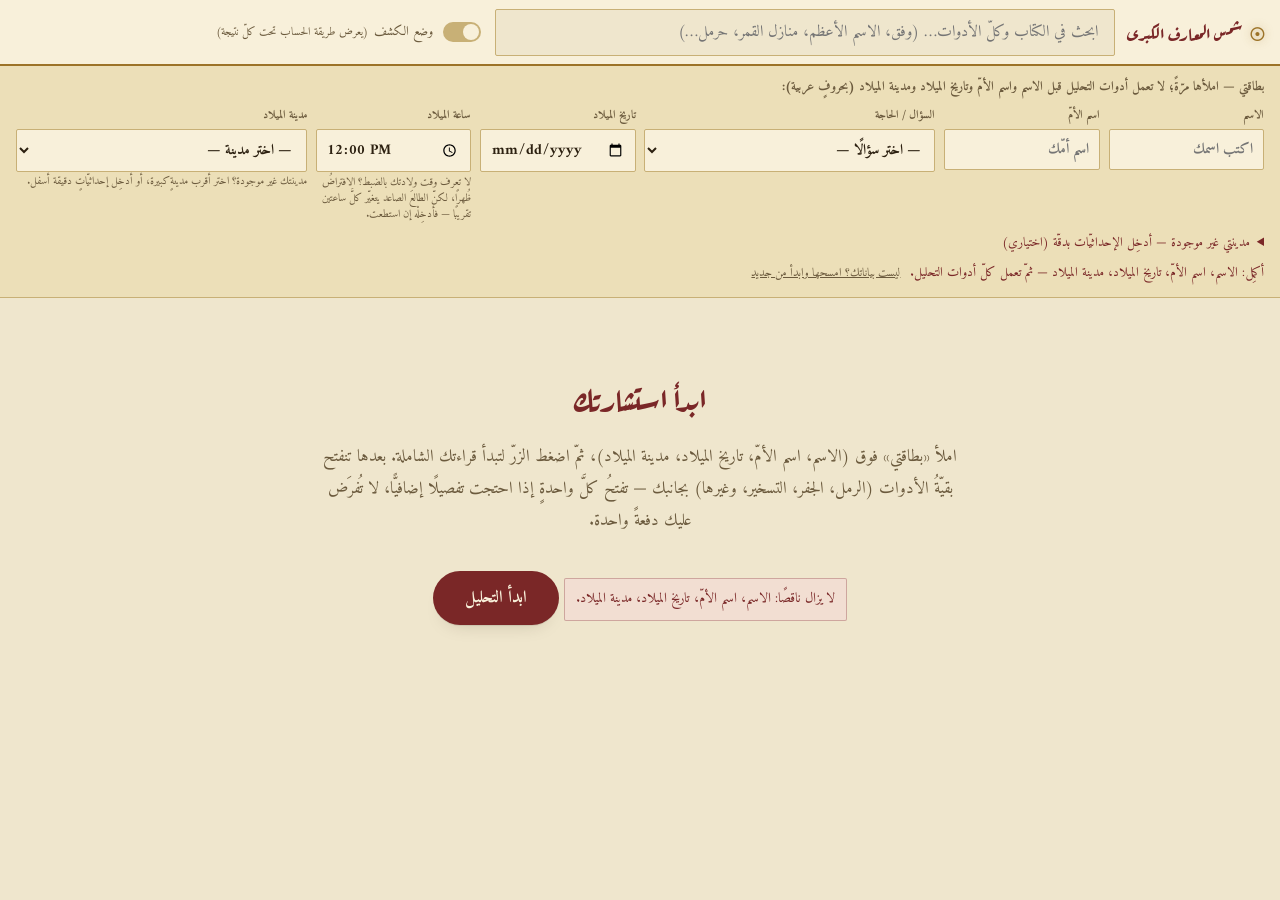
==== web/index.html @ 1a4eaf6b "Initial commit: شمس المعارف engine (site code only, source PDFs excluded)" ====
<!DOCTYPE html>
<html lang="ar" dir="rtl">
<head>
<meta charset="utf-8">
<meta name="viewport" content="width=device-width, initial-scale=1">
<title>شمس المعارف الكبرى</title>
<link rel="stylesheet" href="style.css">
</head>
<body>

<div class="topbar">
  <span class="brand">شمس المعارف الكبرى</span>
  <div class="search">
    <input id="q" placeholder="ابحث في الكتاب وكلّ الأدوات… (وفق، الاسم الأعظم، منازل القمر، حرمل…)" autocomplete="off">
    <div class="out" id="qout"></div>
  </div>
  <label class="tgl" title="يكشف كيف حُسِبت كلّ نتيجة، وأين تقع الحيلة">
    <input type="checkbox" id="revToggle"> وضع الكشف <span class="tgl-note">(يعرض طريقة الحساب تحت كلّ نتيجة)</span>
  </label>
</div>

<div id="mecard">
  <div class="me-title">بطاقتي — املأها مرّةً؛ لا تعمل أدوات التحليل قبل الاسم واسم الأمّ وتاريخ الميلاد ومدينة الميلاد (بحروفٍ عربية):</div>
  <div class="me-fields">
    <label>الاسم<input id="ctx-name" placeholder="اكتب اسمك"></label>
    <label>اسم الأمّ<input id="ctx-mother" placeholder="اسم أمّك"></label>
    <label class="wide">السؤال / الحاجة
      <select id="ctx-question"><option value="">— اختر سؤالًا —</option></select>
    </label>
    <div class="me-fields" id="ctx-target-wrap" hidden style="margin:0">
      <label>اسم الشخص الآخر في سؤالك<input id="ctx-target" placeholder="اكتب اسمه/اسمها">
        <span class="fld-note">سؤالُك يتحدّث عن شخصٍ معيَّن — اكتب اسمه ليُستعمَل فعليًّا في الحساب (توافقٌ حقيقيّ)، لا أن يبقى الجوابُ عامًّا لا يعرف عمّن يتحدّث.</span>
      </label>
      <label>اسم أمّه/أمّها <span class="gloss">(اختياري، يزيد الدقّة)</span><input id="ctx-target-mother" placeholder="إن عرفتَه"></label>
    </div>
    <label>تاريخ الميلاد<input id="ctx-date" type="date"></label>
    <label>ساعة الميلاد<input id="ctx-time" type="time" value="12:00">
      <span class="fld-note">لا تعرف وقت ولادتك بالضبط؟ الافتراضُ ظُهرًا، لكنّ الطالعَ الصاعد يتغيّر كلَّ ساعتين تقريبًا — فأدخِلْه إن استطعت.</span>
    </label>
    <label class="wide">مدينة الميلاد
      <select id="ctx-city"><option value="">— اختر مدينة —</option></select>
      <span class="fld-note">مدينتك غير موجودة؟ اختر أقرب مدينةٍ كبيرة، أو أدخِل إحداثيّاتٍ دقيقة أسفل.</span>
    </label>
  </div>
  <details class="coords-adv">
    <summary>مدينتي غير موجودة — أدخِل الإحداثيّات بدقّة (اختياري)</summary>
    <div class="me-fields" style="margin-top:.4rem">
      <label>خطّ العرض<input id="ctx-lat" type="number" step="0.0001" placeholder="مثلاً 31.9539"></label>
      <label>خطّ الطول<input id="ctx-lon" type="number" step="0.0001" placeholder="مثلاً 35.9106"></label>
      <label>فرقُ التوقيت عن UTC<input id="ctx-tz" type="number" step="0.5" placeholder="مثلاً 3"></label>
    </div>
    <div class="fld-note">إن مُلئت خطّا العرض والطول، تُستعملان بدل المدينة المختارة أعلاه.</div>
  </details>
  <div class="me-hint" id="me-hint"></div><button class="me-clear" id="me-clear" title="يمسح الاسم وكلّ الحقول المحفوظة في هذا المتصفّح (لا تُرسَل لأيّ مكان أصلًا)">ليست بياناتك؟ امسحها وابدأ من جديد</button>
  <div class="me-summary" id="me-summary"></div>
</div>

<div class="layout">
  <aside><nav class="nav" id="nav"></nav></aside>
  <main id="main"><p class="kv">جارٍ التحميل…</p></main>
</div>

<script type="module" src="app.js"></script>
</body>
</html>
---- web/style.css ----
/* شمس المعارف — المحرّك | الواجهة — هويّةُ «المخطوطة»: ورقٌ عتيقٌ دافئ، حبرٌ أسمر،
   عناوينُ حمراء (رُبريكيشن — كما كانت عناوين الأبواب تُكتَب بالحبر الأحمر في كتب
   التراث)، وحدودُ ذهبٍ رفيعة. خطّ «Aref Ruqaa» الزخرفيّ للعناوين، و«Amiri»
   الكلاسيكيّ (نفس خطوط الطبعات المصوَّرة للكتب التراثية) للنصّ والقراءة. */
@import url("https://fonts.googleapis.com/css2?family=Aref+Ruqaa:wght@400;700&family=Amiri:ital,wght@0,400;0,700;1,400&family=Reem+Kufi:wght@400;500;700&display=swap");
:root{
  --bg:#efe6cd; --card:#f8f0da; --card2:#ecdfb8; --ink:#2c2010; --muted:#6b5a3d;
  --line:#c8b076; --accent:#7a2727; --accent-ink:#f8f0da; --accent-soft:#f2ded2;
  --code:#241a10; --code-ink:#e6d4a8; --warn:#7a2727; --warn-bg:#f2ded2;
  --claim-bg:#e7dcbb; --claim-ink:#4a3510; --gold:#9c7328;
  --shadow:0 1px 0 #00000012, 0 10px 20px -14px #2c201045;
  --radius:2px;
  --font-head:"Aref Ruqaa",serif; --font-body:"Amiri",serif; --font-label:"Amiri",serif;
}
@media (prefers-color-scheme:dark){:root{
  /* مخطوطةٌ ليليّة: جلدٌ داكنٌ وحبرٌ كهرمانيّ بدل الأسمر على الورق الفاتح. */
  --bg:#1c140c; --card:#241a10; --card2:#2c2013; --ink:#ecdfc4; --muted:#b3a077;
  --line:#4a3a22; --accent:#d98f6a; --accent-ink:#1c140c; --accent-soft:#3a2416;
  --code:#120d08; --code-ink:#e6d4a8; --warn:#e0795f; --warn-bg:#3a2015;
  --claim-bg:#2e2213; --claim-ink:#e6cf9a; --gold:#cbb06a;
  --shadow:0 1px 0 #ffffff0a, 0 10px 24px -16px #000c;
}}
/* سفاري (WebKit) يُشوِّه أحيانًا تشكيلَ حروف خطّ «Aref Ruqaa» الزخرفيّ المتّصل عند
   حَقن عناوين جديدة ديناميكيًّا بعد التنقّل بين الصفحات (خللٌ في محرّك سفاري نفسِه
   لا في الموقع) — نستعمل هنا فحص «-webkit-hyphens:none» المعروف بأنه يصحّ في
   سفاري فقط دون كروم/فايرفوكس/إيدج، لنستبدل عناوينَ سفاري بخطّ «Amiri» (نفسُ خطّ
   القراءة، أقلّ زخرفةً لكنه مستقرٌّ تمامًا) بينما يبقى الزخرفيُّ كما هو للجميع سواه.*/
@supports (-webkit-hyphens:none) {
  :root{ --font-head:"Amiri",serif; }
}
*{box-sizing:border-box}
[hidden]{display:none!important}
html,body{margin:0;min-height:100%}
body{background:var(--bg);color:var(--ink);
  font-family:var(--font-body),"Noto Naskh Arabic","Tahoma",serif;line-height:1.8}
button,input,select,textarea{font:inherit;color:inherit}
a{color:var(--accent)}
/* رابطُ الانتقال داخل النتائج ("افتح «كذا»") — لونٌ وخطٌّ مختلفان عن النصّ
   المحيط ليتبيّن أنّه قابلٌ للكبس وينقلك فعليًّا، لا مجرّد اسمِ لوحةٍ نصّيّ. */
.navref{color:var(--gold);font-weight:700;text-decoration:underline;text-underline-offset:2px;cursor:pointer}
.navref:hover{color:var(--accent);text-decoration-thickness:2px}
h1{font-family:var(--font-head);font-size:2rem;font-weight:700;letter-spacing:0;margin:.1rem 0 1.1rem;color:var(--accent)}
h2{font-family:var(--font-head);font-size:1.4rem;font-weight:700;margin:1.6rem 0 .65rem;color:var(--accent)}
code,.mono{font-family:ui-monospace,"DejaVu Sans Mono",Consolas,monospace}

/* ── الشريط العلوي ── */
.topbar{position:sticky;top:0;z-index:30;display:flex;gap:.7rem;align-items:center;
  background:var(--card);border-bottom:2px solid var(--gold);padding:.55rem .9rem}
.brand{font-family:var(--font-head);font-weight:700;color:var(--accent);white-space:nowrap;font-size:1.15rem;letter-spacing:.01em}
.brand::before{content:"☉";display:inline-block;margin-inline-end:.35em;color:var(--gold);
  text-shadow:0 0 10px color-mix(in srgb,var(--gold) 45%,transparent)}
.brand small{color:var(--muted);font-weight:400}
.search{flex:1;position:relative;max-width:620px}
.search input{width:100%;background:var(--bg);border:1px solid var(--line);border-radius:var(--radius);padding:.5rem 1rem;font-family:var(--font-body)}
.search input:focus{outline:2px solid color-mix(in srgb,var(--accent) 45%,transparent);outline-offset:1px}
.search .out{position:absolute;top:112%;inset-inline:0;background:var(--card);border:1px solid var(--line);
  border-radius:var(--radius);box-shadow:var(--shadow);max-height:70vh;overflow:auto;display:none}
.search .out.open{display:block}
.search .out .row{display:block;padding:.55rem .85rem;border-bottom:1px solid var(--line);
  color:inherit;text-decoration:none;font-size:.88rem;cursor:pointer}
.search .out .row:hover{background:var(--card2)}
.search .out .row .src{color:var(--muted);font-size:.72rem}
.search mark{background:var(--gold);color:#241c05;border-radius:2px}
.tgl{display:flex;align-items:center;gap:.4rem;color:var(--muted);font-size:.82rem;white-space:nowrap;cursor:pointer;user-select:none}
.tgl-note{color:var(--muted);font-size:.72rem;font-weight:400;white-space:normal}
.tgl input{appearance:none;width:38px;height:20px;background:var(--line);border-radius:20px;position:relative;cursor:pointer;flex:none;transition:background .15s}
.tgl input:checked{background:var(--accent)}
.tgl input::after{content:"";position:absolute;width:16px;height:16px;background:var(--card);border-radius:50%;top:2px;right:2px;transition:right .15s}
.tgl input:checked::after{right:20px}

/* ── بطاقتي: شريطٌ كاملٌ عند التعبئة الأولى، وسطرٌ مصغَّرٌ بعدها ── */
#mecard{position:sticky;top:53px;z-index:19;background:var(--card2);
  border-bottom:1px solid var(--line);padding:.6rem 1rem}
.me-title{font-family:var(--font-label);font-weight:700;font-size:.8rem;color:var(--muted);margin-bottom:.4rem}
.me-fields{display:flex;flex-wrap:wrap;gap:.55rem}
.me-fields label{display:flex;flex-direction:column;gap:.15rem;font-family:var(--font-label);font-weight:700;font-size:.72rem;color:var(--muted);flex:1 1 130px;min-width:110px}
.me-fields label.wide{flex:2 1 240px}
.me-fields input,.me-fields select{background:var(--card);border:1px solid var(--line);border-radius:var(--radius);padding:.42rem .6rem;font-size:.92rem;color:var(--ink);font-family:var(--font-body)}
.me-fields input:focus,.me-fields select:focus{outline:2px solid color-mix(in srgb,var(--accent) 45%,transparent);outline-offset:1px}
.me-hint{margin-top:.4rem;font-size:.82rem;color:var(--accent);display:inline-block}
.me-clear{margin-top:.4rem;margin-inline-start:.6rem;font-size:.74rem;color:var(--muted);background:none;border:0;text-decoration:underline;cursor:pointer;padding:0;font-family:var(--font-body)}
.fld-note{font-size:.68rem;color:var(--muted);font-weight:400;white-space:normal;line-height:1.5}
.coords-adv{margin-top:.5rem;font-size:.8rem;color:var(--muted)}
.coords-adv summary{cursor:pointer;color:var(--accent)}
.coords-adv .me-fields label{font-size:.7rem}
/* السطر المصغَّر: يظهر بدل النموذج الكامل بعد أوّل تعبئة، وزرّ "تعديل" يعيد فتحه.
   لمّا يكون منطويًا، لازم يختفي كلُّ ما يخصّ النموذج الكامل (العنوان، التلميح
   القديم، زرّ المسح) وإلّا يتكرّر نفسُ الملخّص مرّتين على الشاشة. */
#mecard.collapsed .me-fields,#mecard.collapsed .coords-adv,
#mecard.collapsed .me-title,#mecard.collapsed .me-hint,#mecard.collapsed .me-clear{display:none}
.me-summary{display:none;align-items:center;gap:.6rem;flex-wrap:wrap;font-size:.86rem;color:var(--ink)}
#mecard.collapsed .me-summary{display:flex}
.me-summary b{color:var(--accent)}
.me-edit{margin-inline-start:auto;font-family:var(--font-label);font-weight:700;font-size:.76rem;
  background:transparent;border:1px solid var(--line);border-radius:999px;padding:.3rem .95rem;cursor:pointer;color:var(--ink)}
.me-edit:hover{border-color:var(--accent);color:var(--accent)}

/* ── التخطيط ── */
.layout{display:grid;grid-template-columns:236px 1fr;align-items:start}
aside{position:sticky;top:calc(53px + var(--mh,86px));height:calc(100vh - 53px - var(--mh,86px));overflow:auto;
  background:var(--card);border-inline-start:1px solid var(--line);padding:.7rem .55rem}
/* عناوينُ المجموعات أكبر وأبرز من روابطها، ولكلّ مجموعةٍ (غير الأولى) خطُّ
   فصلٍ فوقها — حتى يظهر بوضوح أين تنتهي مجموعةٌ وتبدأ الأخرى. */
.nav-group{font-family:var(--font-head);font-weight:700;font-size:1rem;letter-spacing:0;color:var(--accent);
  margin:0 .3rem .5rem;padding:.9rem 0 0}
.nav-group:not(:first-child){margin-top:1.1rem;padding-top:1rem;border-top:1px solid var(--line)}
.nav button{display:flex;gap:.5rem;align-items:center;text-align:start;width:100%;font-family:var(--font-body);
  background:none;border:0;color:var(--muted);padding:.55rem .7rem;border-radius:var(--radius);cursor:pointer;font-size:.92rem;transition:background .12s,color .12s}
.nav button.on{background:var(--accent);color:var(--accent-ink);font-weight:700}
.nav button:not(.on):hover{background:var(--card2);color:var(--ink)}
main{padding:1.4rem 1.7rem;min-height:60vh;max-width:1380px}

/* ── عمودان: الجوابُ الرئيسيّ (main) ومرجعٌ جانبيّ أهدأ (side) ──
   يُستعمَل حين يوجد جوابٌ واحدٌ رئيسيّ وتفاصيلُ مرجعيّةٌ داعمة، بدل تساوي كلّ
   البطاقات وزنًا بصريًّا في شبكةٍ واحدة. */
.split{display:grid;grid-template-columns:1fr;gap:1.3rem;align-items:start;margin-top:.2rem}
@media(min-width:900px){.split{grid-template-columns:1.7fr 1fr}}
.split .col-head{font-family:var(--font-label);font-weight:700;font-size:.76rem;color:var(--gold);
  margin-bottom:.6rem;padding-bottom:.3rem;border-bottom:1px solid var(--line);grid-column:1/-1}
/* كلُّ عمودٍ شبكةٌ بحدّ ذاته: عدّة بطاقاتٍ تصطفّ جنبًا لجنب لمّا يتّسع المكان،
   بدل تكديسها بطاقةً بطاقةً بعرض العمود كاملًا (كان يُطيل الصفحةَ جدًّا). */
.split .main,.split .side{display:grid;gap:1rem;align-content:start}
.split .main{grid-template-columns:repeat(auto-fit,minmax(280px,1fr))}
.split .side{grid-template-columns:repeat(auto-fit,minmax(220px,1fr))}
.split .side .card{background:var(--card2);padding:.9rem 1.1rem;box-shadow:none;margin:0}
.split .side .card::before{display:none}
.split .side .card h3{font-size:.95rem;margin-bottom:.4rem}
.split .side .kv,.split .side table.tbl,.split .side .gloss{font-size:.82rem}
.split .main .card{margin:0}
.split .main .card.closing,.split .side .card.closing{grid-column:1/-1}

/* ── صندوق شرح الأداة ── */
.intro{background:var(--accent-soft);border:1px solid color-mix(in srgb,var(--accent) 25%,transparent);
  border-radius:var(--radius);padding:.9rem 1.1rem;margin:.2rem 0 1.1rem}
.intro summary{cursor:pointer;font-weight:700;color:var(--accent);font-size:1rem;list-style:none;font-family:var(--font-label)}
.intro summary::-webkit-details-marker{display:none}
.intro summary::before{content:"▾ ";font-size:.8rem}
.intro[open] summary::before{content:"▴ "}
.intro .body{margin-top:.6rem;font-size:.9rem}
.intro .body b{color:var(--ink)}
.intro .row{margin:.35rem 0}
.intro .tag{display:inline-block;min-width:5.5rem;color:var(--muted);font-size:.8rem}
.basis{font-size:.82rem;color:var(--muted);border-inline-start:2px solid var(--accent);padding-inline-start:.55rem;margin:.5rem 0 .2rem}
.subject{background:var(--card2);border:1px solid var(--line);border-radius:var(--radius);padding:.5rem .8rem;
  font-size:.86rem;color:var(--muted);margin:.2rem 0 1rem}
.gloss{font-size:.84rem;color:var(--muted);font-style:italic;margin-top:.35rem}
.qline{background:var(--claim-bg);color:var(--claim-ink);border-radius:var(--radius);padding:.5rem .75rem;font-size:.94rem;margin-bottom:.55rem}
.qline b{color:var(--ink)}

/* ── نماذج ── */
.form{display:flex;gap:.55rem;flex-wrap:wrap;margin:.2rem 0 1.1rem;align-items:end}
.form .fld{display:flex;flex-direction:column;gap:.15rem}
.form label{font-family:var(--font-label);font-weight:700;font-size:.74rem;color:var(--muted)}
.form input,.form select,.form textarea{background:var(--card);border:1px solid var(--line);font-family:var(--font-body);
  border-radius:var(--radius);padding:.5rem .7rem;min-width:150px}
.form input:focus,.form select:focus,.form textarea:focus{outline:2px solid color-mix(in srgb,var(--accent) 45%,transparent);outline-offset:1px}
.btn{font-family:var(--font-label);background:var(--accent);color:var(--accent-ink);border:0;border-radius:999px;padding:.55rem 1.3rem;cursor:pointer;
  font-weight:700;box-shadow:var(--shadow);transition:filter .12s,transform .12s}
.btn:hover{filter:brightness(1.08)}
.btn:active{transform:translateY(1px)}
.btn.sec{background:transparent;border:1px solid var(--line);color:var(--muted);box-shadow:none;font-weight:400}
.btn.sec:hover{color:var(--ink);border-color:var(--accent)}
.btn.sm{padding:.15rem .6rem;font-size:.76rem;border-radius:999px}

/* ── بطاقات ── */
.grid{display:grid;grid-template-columns:repeat(auto-fit,minmax(270px,1fr));gap:1rem;align-content:start}
.grid.wide{grid-template-columns:repeat(auto-fit,minmax(340px,1fr))}
/* لبطاقةٍ استثنائيّةِ الطول وسط شبكةٍ من بطاقاتٍ أقصر (كسيف الله القاطع) —
   تأخذ عرضَ الشبكة كاملًا بدل الانحشار بعمودٍ ضيّق. */
.card.wide-span{grid-column:1/-1}
.card{background:var(--card);border:1px solid var(--line);border-radius:var(--radius);padding:1.2rem 1.35rem;
  position:relative;box-shadow:var(--shadow);overflow-wrap:anywhere;min-width:0}
.card::before{content:"";position:absolute;inset:5px;border:1px solid var(--gold);opacity:.4;pointer-events:none;border-radius:1px}
.card h3{margin:0 0 .6rem;font-family:var(--font-head);font-size:1.28rem;font-weight:700;display:flex;justify-content:space-between;align-items:center;gap:.5rem;color:var(--accent)}
.card h3 .k{font-family:var(--font-body);color:var(--muted);font-weight:400;font-size:.8rem}
.big{font-size:1.35rem;font-weight:700;margin:.15rem 0;line-height:1.6}
.med{font-size:1.15rem;font-weight:700;margin:.15rem 0}
.kv{font-size:.94rem;font-weight:400;color:var(--muted)}
.kv b{color:var(--ink);font-weight:700}
.pill{display:inline-block;background:var(--accent-soft);color:var(--accent);border-radius:999px;
  padding:.08rem .55rem;font-size:.78rem;margin-inline-end:.3rem;font-weight:700}
.warn{color:var(--warn);background:var(--warn-bg);border-radius:var(--radius);padding:.5rem .7rem;font-size:.86rem;margin-top:.6rem;border:1px solid color-mix(in srgb,var(--warn) 30%,transparent)}
.card.closing{background:linear-gradient(180deg,var(--card),var(--card2) 75%);border:2px solid var(--gold);
  margin-bottom:1rem;box-shadow:0 1px 2px #2b21160d,0 10px 28px -16px color-mix(in srgb,var(--gold) 45%,transparent)}
.card.closing::before{opacity:.6}
.card.closing h3{color:var(--accent);font-size:1.4rem}
.card.closing .kv{color:var(--ink)}
table.tbl{width:100%;border-collapse:collapse;font-size:.88rem}
table.tbl th,table.tbl td{border:1px solid var(--line);padding:.35rem .5rem;text-align:start}
table.tbl th{font-family:var(--font-label);background:var(--card2);color:var(--accent);font-weight:700}
pre.grid-num{font-size:1rem;margin:.3rem 0;line-height:1.5;color:var(--ink)}

/* ── الكشف ──
   نصُّ التتبّع عربيٌّ غالبًا بأرقامٍ ورموزٍ مُضمَّنة — لا يُفرَض عليه اتّجاهٌ
   لاتينيّ (كان يُقلِب ترتيب الجمل العربية)؛ يُترَك للاتجاه الطبيعيّ RTL
   ويعتمد على خوارزميّة Unicode Bidi لعرض الأرقام والمعرِّفات اللاتينية صحيحةً
   داخل السياق العربي، كما يفعل أيّ نصٍّ عربيٍّ ممزوجٍ بالأرقام عادةً. */
.reveal{margin-top:.7rem;background:var(--code);color:var(--code-ink);border-radius:var(--radius);padding:.75rem .8rem;
  font-family:ui-monospace,"DejaVu Sans Mono",monospace;font-size:.78rem;line-height:1.7;
  white-space:pre-wrap;text-align:start;overflow-x:auto;unicode-bidi:plaintext}
body:not(.reveal-on) .reveal{display:none}
body:not(.reveal-on) .basis{display:none}
.reveal-hint{margin-top:.5rem;font-size:.75rem;color:var(--muted)}
body.reveal-on .reveal-hint{display:none}

/* نصُّ عزيمةٍ/دعاءٍ يُقرَأ فعليًّا — محتوًى أساسيٌّ دائمُ الظهور، لا تتبُّعًا تقنيًّا
   يظهر فقط في «وضع الكشف»؛ يُعرَض بخطٍّ عربيٍّ واضحٍ على خلفيّةٍ فاتحة لا صندوقٍ
   داكنٍ يُشبه الكود (كان يُستعمَل خطأً `.reveal` نفسُها لهذا الغرض). */
.recite-text{margin-top:.7rem;background:var(--card2);color:var(--ink);border:1px solid var(--line);
  border-radius:var(--radius);padding:.9rem 1rem;font-family:var(--font-body,serif);font-size:1rem;line-height:2;
  white-space:pre-wrap;text-align:start}

/* ── وجهًا لوجه ── */
.card.debate .normal{display:none}
.card:not(.debate) .vs{display:none}
.vs{display:grid;grid-template-columns:1fr 1fr;border:1px solid var(--line);border-radius:var(--radius);overflow:hidden;margin-top:.5rem}
.vs>div{padding:.7rem .85rem;font-size:.86rem}
.vs .claim{background:var(--claim-bg);color:var(--claim-ink)}
.vs .fact{background:var(--code);color:var(--code-ink);font-family:ui-monospace,monospace;
  text-align:start;white-space:pre-wrap;overflow-x:auto;unicode-bidi:plaintext}
.vs .lbl{font-size:.66rem;letter-spacing:.1em;opacity:.6;display:block;margin-bottom:.3rem;font-family:"Segoe UI",sans-serif}

/* ── أختام / SVG ── */
.seal{width:100%;max-width:220px;height:auto;color:var(--ink);display:block;margin:.4rem auto}
.seal.small{max-width:130px}
.seal.big{max-width:380px}
.imgslot{width:100%;aspect-ratio:1;border:1px dashed var(--line);border-radius:var(--radius);display:flex;
  align-items:center;justify-content:center;color:var(--muted);font-size:.75rem;overflow:hidden;background:var(--card2)}
.imgslot img{width:100%;height:100%;object-fit:cover}

/* ── الكُتيب ── */
.manual h2{border-bottom:1px solid var(--line);padding-bottom:.3rem}
.manual .tool{background:var(--card);border:1px solid var(--line);border-radius:var(--radius);padding:1rem 1.1rem;margin:.7rem 0;box-shadow:var(--shadow)}
.manual .tool h3{margin:.1rem 0 .4rem;color:var(--accent);font-size:1.1rem;font-weight:700}
.manual .tool .lbl{font-family:var(--font-label);font-weight:700;font-size:.74rem;color:var(--muted);letter-spacing:.02em}
.manual code{background:var(--card2);padding:.05rem .3rem;border-radius:4px}

/* ── متجاوب ── */
@media(max-width:860px){
  .topbar{flex-wrap:wrap}
  .tgl{flex-basis:100%}
  #mecard{position:static}
  .layout{grid-template-columns:1fr}
  aside{position:static;height:auto;border:0;border-bottom:1px solid var(--line)}
  .nav{display:flex;flex-wrap:wrap;gap:3px}
  .nav button{width:auto}
  .nav-group{width:100%}
  main{padding:1.1rem}
  .vs{grid-template-columns:1fr}
  .grid,.grid.wide{grid-template-columns:1fr}
  .split{grid-template-columns:1fr}
}
.hidden{display:none}

/* ── شاشةُ الاستقبال (قبل اكتمال بطاقتي) ── */
body.pre-intake aside{display:none}
body.pre-intake .layout{grid-template-columns:1fr}
.welcome{max-width:640px;margin:3rem auto;text-align:center}
.welcome h1{margin-bottom:.6rem}
.welcome .kv{font-size:1.05rem;line-height:1.9}
.welcome .warn{display:inline-block;margin:1rem 0}
.welcome .btn{margin-top:1rem}
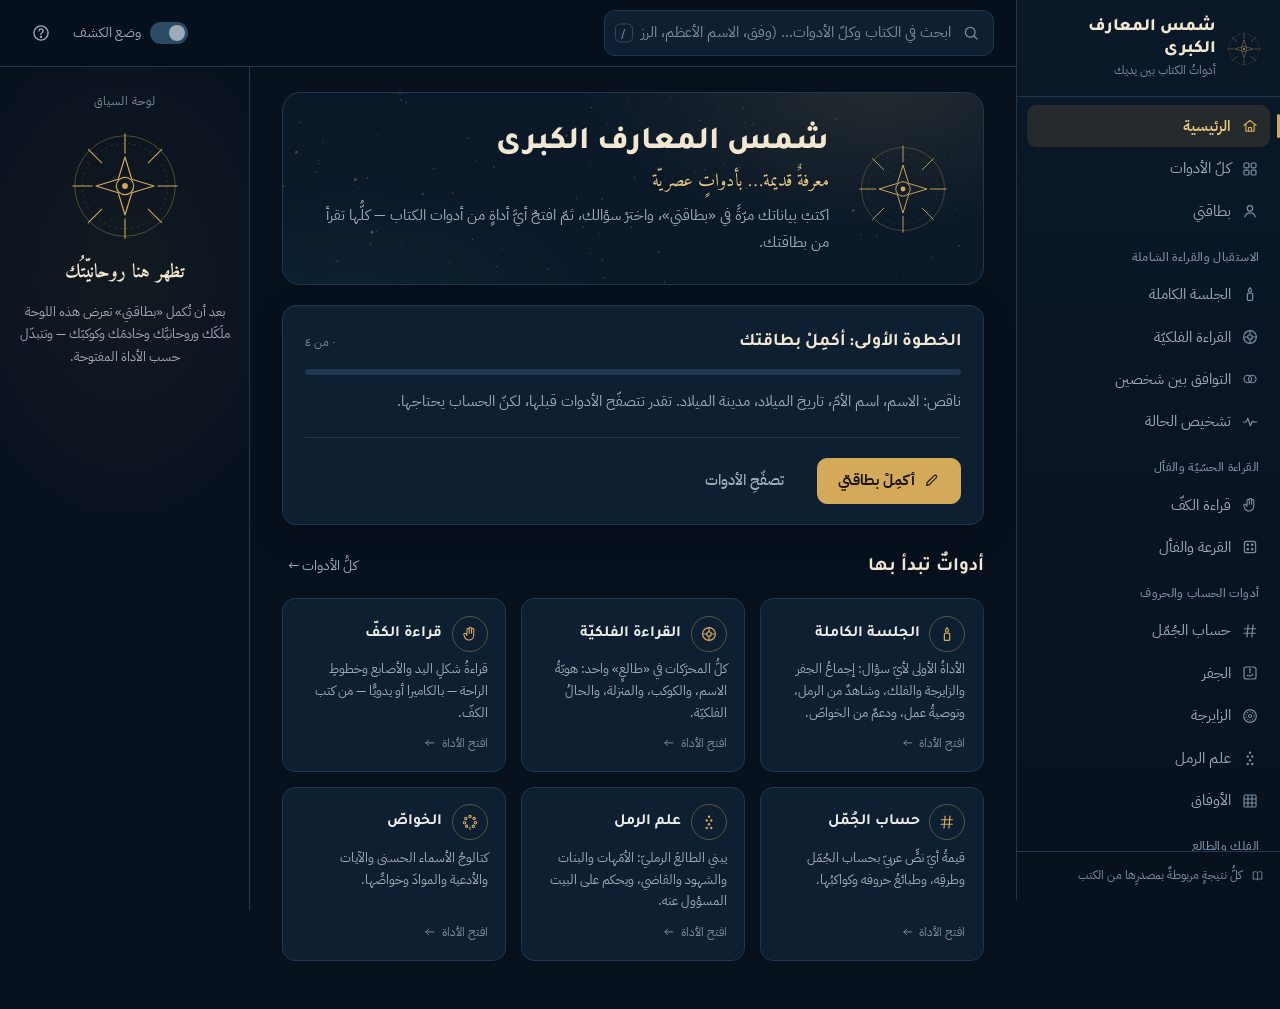
==== commit 9543a63a: "New dark UI/UX: sidebar + topbar on desktop, native-app shell on phone/tablet - Premium dark theme (" ====
--- a/web/index.html
+++ b/web/index.html
@@ -2,63 +2,169 @@
 <html lang="ar" dir="rtl">
 <head>
 <meta charset="utf-8">
-<meta name="viewport" content="width=device-width, initial-scale=1">
+<meta name="viewport" content="width=device-width, initial-scale=1, viewport-fit=cover">
+<meta name="theme-color" content="#0A1828">
+<meta name="apple-mobile-web-app-capable" content="yes">
+<meta name="mobile-web-app-capable" content="yes">
+<meta name="apple-mobile-web-app-status-bar-style" content="black-translucent">
 <title>شمس المعارف الكبرى</title>
 <link rel="stylesheet" href="style.css">
 </head>
 <body>
 
-<div class="topbar">
-  <span class="brand">شمس المعارف الكبرى</span>
-  <div class="search">
-    <input id="q" placeholder="ابحث في الكتاب وكلّ الأدوات… (وفق، الاسم الأعظم، منازل القمر، حرمل…)" autocomplete="off">
-    <div class="out" id="qout"></div>
+<div class="app" id="app">
+  <!-- القائمة الجانبيّة (على الموبايل والتابلت: درجٌ ينفتح من ☰) -->
+  <aside class="sidebar" id="sidebar" aria-label="التنقّل">
+    <div class="brand"><svg class="brandseal" aria-hidden="true"><use href="#i-seal"/></svg><div><div class="t">شمس المعارف الكبرى</div><div class="s">أدواتُ الكتاب بين يديك</div></div></div>
+    <nav class="nav" id="nav"></nav>
+    <div class="side-foot"><svg aria-hidden="true"><use href="#i-book"/></svg><span>كلُّ نتيجةٍ مربوطةٌ بمصدرِها من الكتب</span></div>
+  </aside>
+  <div class="scrim" id="scrim"></div>
+
+  <div class="work">
+    <header class="topbar" id="topbar">
+      <button class="iconbtn burger" id="burger" type="button" aria-label="فتح القائمة"><svg aria-hidden="true"><use href="#i-menu"/></svg></button>
+      <button class="iconbtn backbtn" id="backbtn" type="button" aria-label="رجوع"><svg aria-hidden="true"><use href="#i-back"/></svg></button>
+      <div class="apptitle" id="apptitle">شمس المعارف الكبرى</div>
+      <div class="search" id="searchbox">
+        <svg class="ico" aria-hidden="true"><use href="#i-search"/></svg>
+        <input id="q" type="search" placeholder="ابحث في الكتاب وكلّ الأدوات… (وفق، الاسم الأعظم، الرزق، حرمل)" autocomplete="off" aria-label="البحث العام" aria-controls="qout" aria-expanded="false">
+        <kbd>/</kbd>
+        <div class="out" id="qout" role="listbox" aria-label="نتائج البحث"></div>
+      </div>
+      <button class="btn ghost scancel" id="scancel" type="button">إلغاء</button>
+      <div class="spacer"></div>
+      <button class="iconbtn searchbtn" id="searchbtn" type="button" aria-label="بحث"><svg aria-hidden="true"><use href="#i-search"/></svg></button>
+      <button class="iconbtn revbtn" id="revbtn" type="button" aria-pressed="false" aria-label="وضع الكشف" title="وضع الكشف"><svg aria-hidden="true"><use href="#i-eye"/></svg></button>
+      <label class="tgl" title="يكشف كيف حُسِبت كلّ نتيجة، وأين تقع الحيلة">
+        <input type="checkbox" id="revToggle"><span class="tr" aria-hidden="true"></span><span>وضع الكشف</span>
+      </label>
+      <button class="iconbtn helpbtn" id="helpbtn" type="button" aria-label="دليل الاستخدام" title="دليل الاستخدام"><svg aria-hidden="true"><use href="#i-help"/></svg></button>
+    </header>
+
+    <div class="shell-body">
+      <div class="content" id="content">
+        <!-- بطاقتي: صفحةٌ مستقلّة؛ تبقى حقولُها في الصفحة دائمًا لأنّ كلَّ الأدوات تقرأ منها -->
+        <section id="mecard" hidden>
+          <div class="ph"><div><div class="crumb">الرئيسية</div><h1>بطاقتي</h1>
+            <p class="lead">املأها مرّةً واحدة؛ كلُّ الأدوات تحسب منها. الحسابُ بالحروف العربيّة، فاكتبِ الأسماءَ بها. تُحفَظ في متصفّحك فقط ولا تُرسَل لأيّ مكان.</p></div></div>
+          <div class="me-summary" id="me-summary"></div>
+          <div class="card mecard-form">
+            <fieldset class="fs"><legend><span class="n">١</span>الهويّة</legend>
+              <div class="fields">
+                <div class="f"><label for="ctx-name">الاسم <span class="req">مطلوب</span></label><input id="ctx-name" class="in-x" placeholder="اكتب اسمك" dir="auto"></div>
+                <div class="f"><label for="ctx-mother">اسم الأمّ <span class="req">مطلوب</span></label><input id="ctx-mother" class="in-x" placeholder="اسم أمّك" dir="auto"></div>
+              </div>
+            </fieldset>
+            <fieldset class="fs"><legend><span class="n">٢</span>السؤال / الحاجة</legend>
+              <div class="fields">
+                <div class="f full"><label for="ctx-question">سؤالُك</label>
+                  <select id="ctx-question" class="in-x"><option value="">— اختر سؤالًا —</option></select>
+                  <span class="fld-note">بعضُ الأسئلة عن شخصٍ آخر، فيظهر له قسمٌ خاصّ تحت.</span></div>
+              </div>
+            </fieldset>
+            <fieldset class="fs" id="ctx-target-wrap" hidden><legend><span class="n">٣</span>الشخصُ الآخر <span class="opt">(لأنّ سؤالك عنه)</span></legend>
+              <div class="fields">
+                <div class="f"><label for="ctx-target">اسمُ الشخص الآخر</label><input id="ctx-target" class="in-x" placeholder="اكتب اسمه/اسمها" dir="auto">
+                  <span class="fld-note">يُستعمَل فعليًّا في الحساب (توافقٌ حقيقيّ)، لا أن يبقى الجوابُ عامًّا لا يعرف عمّن يتحدّث.</span></div>
+                <div class="f"><label for="ctx-target-mother">اسمُ أمّه/أمّها <span class="op">اختياريّ، يزيد الدقّة</span></label><input id="ctx-target-mother" class="in-x" placeholder="إن عرفتَه" dir="auto"></div>
+              </div>
+            </fieldset>
+            <fieldset class="fs"><legend><span class="n">٤</span>بيانات الميلاد</legend>
+              <div class="fields">
+                <div class="f"><label for="ctx-date">تاريخ الميلاد <span class="req">مطلوب</span></label><input id="ctx-date" class="in-x" type="date"></div>
+                <div class="f"><label for="ctx-time">ساعة الميلاد</label><input id="ctx-time" class="in-x" type="time" value="12:00">
+                  <span class="fld-note">لا تعرفها بالضبط؟ الافتراضُ ظُهرًا، لكنّ الطالعَ يتغيّر كلَّ ساعتين تقريبًا — فأدخِلْها إن استطعت.</span></div>
+              </div>
+            </fieldset>
+            <fieldset class="fs"><legend><span class="n">٥</span>الموقع</legend>
+              <div class="fields">
+                <div class="f full"><label for="ctx-city">مدينة الميلاد <span class="req">مطلوب</span></label>
+                  <select id="ctx-city" class="in-x"><option value="">— اختر مدينة —</option></select>
+                  <span class="fld-note">مدينتك غير موجودة؟ اختر أقرب مدينةٍ كبيرة، أو أدخِل الإحداثيّات تحت.</span></div>
+              </div>
+              <details class="coords-adv">
+                <summary><svg aria-hidden="true"><use href="#i-pin"/></svg>مدينتي غير موجودة — إحداثيّاتٌ يدويّة <span class="op">(اختياريّ)</span><svg class="chev" aria-hidden="true"><use href="#i-chev"/></svg></summary>
+                <div class="fields three">
+                  <div class="f"><label for="ctx-lat">خطّ العرض</label><input id="ctx-lat" class="in-x" type="number" step="0.0001" placeholder="مثلاً 31.9539"></div>
+                  <div class="f"><label for="ctx-lon">خطّ الطول</label><input id="ctx-lon" class="in-x" type="number" step="0.0001" placeholder="مثلاً 35.9106"></div>
+                  <div class="f"><label for="ctx-tz">فرقُ التوقيت عن UTC</label><input id="ctx-tz" class="in-x" type="number" step="0.5" placeholder="مثلاً 3"></div>
+                </div>
+                <div class="fld-note">إن مُلئ خطّا العرض والطول، يُستعملان بدل المدينة المختارة أعلاه.</div>
+              </details>
+            </fieldset>
+            <div class="me-hint" id="me-hint" role="status"></div>
+            <div class="form-foot">
+              <button class="btn primary" id="me-done" type="button"><svg aria-hidden="true"><use href="#i-check"/></svg><span>تمّ — ابدأ الجلسة</span></button>
+              <span class="grow"></span>
+              <button class="btn danger" id="me-clear" type="button" aria-label="امسح البيانات" title="امسح البيانات"><svg aria-hidden="true"><use href="#i-trash"/></svg><span>امسحِ البيانات</span></button>
+            </div>
+            <div class="confirm" id="me-confirm" hidden>
+              <span>تمسحُ كلَّ ما في البطاقة من هذا المتصفّح؟ لا يمكن التراجع.</span>
+              <span class="grow"></span>
+              <button class="btn danger" id="me-confirm-yes" type="button">نعم، امسح</button>
+              <button class="btn ghost" id="me-confirm-no" type="button">تراجع</button>
+            </div>
+          </div>
+        </section>
+        <main id="main"><p class="kv">جارٍ التحميل…</p></main>
+      </div>
+      <aside class="deco" id="deco" aria-label="لوحة السياق"></aside>
+    </div>
   </div>
-  <label class="tgl" title="يكشف كيف حُسِبت كلّ نتيجة، وأين تقع الحيلة">
-    <input type="checkbox" id="revToggle"> وضع الكشف <span class="tgl-note">(يعرض طريقة الحساب تحت كلّ نتيجة)</span>
-  </label>
+
+  <nav class="bnav" id="bnav" aria-label="تنقّل سريع">
+    <button type="button" data-tab="home"><svg aria-hidden="true"><use href="#i-home"/></svg><span>الرئيسية</span></button>
+    <button type="button" data-tab="tools"><svg aria-hidden="true"><use href="#i-grid"/></svg><span>الأدوات</span></button>
+    <button type="button" data-tab="card"><svg aria-hidden="true"><use href="#i-user"/></svg><span>بطاقتي</span></button>
+    <button type="button" data-tab="search"><svg aria-hidden="true"><use href="#i-search"/></svg><span>البحث</span></button>
+  </nav>
 </div>
 
-<div id="mecard">
-  <div class="me-title">بطاقتي — املأها مرّةً؛ لا تعمل أدوات التحليل قبل الاسم واسم الأمّ وتاريخ الميلاد ومدينة الميلاد (بحروفٍ عربية):</div>
-  <div class="me-fields">
-    <label>الاسم<input id="ctx-name" placeholder="اكتب اسمك"></label>
-    <label>اسم الأمّ<input id="ctx-mother" placeholder="اسم أمّك"></label>
-    <label class="wide">السؤال / الحاجة
-      <select id="ctx-question"><option value="">— اختر سؤالًا —</option></select>
-    </label>
-    <div class="me-fields" id="ctx-target-wrap" hidden style="margin:0">
-      <label>اسم الشخص الآخر في سؤالك<input id="ctx-target" placeholder="اكتب اسمه/اسمها">
-        <span class="fld-note">سؤالُك يتحدّث عن شخصٍ معيَّن — اكتب اسمه ليُستعمَل فعليًّا في الحساب (توافقٌ حقيقيّ)، لا أن يبقى الجوابُ عامًّا لا يعرف عمّن يتحدّث.</span>
-      </label>
-      <label>اسم أمّه/أمّها <span class="gloss">(اختياري، يزيد الدقّة)</span><input id="ctx-target-mother" placeholder="إن عرفتَه"></label>
-    </div>
-    <label>تاريخ الميلاد<input id="ctx-date" type="date"></label>
-    <label>ساعة الميلاد<input id="ctx-time" type="time" value="12:00">
-      <span class="fld-note">لا تعرف وقت ولادتك بالضبط؟ الافتراضُ ظُهرًا، لكنّ الطالعَ الصاعد يتغيّر كلَّ ساعتين تقريبًا — فأدخِلْه إن استطعت.</span>
-    </label>
-    <label class="wide">مدينة الميلاد
-      <select id="ctx-city"><option value="">— اختر مدينة —</option></select>
-      <span class="fld-note">مدينتك غير موجودة؟ اختر أقرب مدينةٍ كبيرة، أو أدخِل إحداثيّاتٍ دقيقة أسفل.</span>
-    </label>
-  </div>
-  <details class="coords-adv">
-    <summary>مدينتي غير موجودة — أدخِل الإحداثيّات بدقّة (اختياري)</summary>
-    <div class="me-fields" style="margin-top:.4rem">
-      <label>خطّ العرض<input id="ctx-lat" type="number" step="0.0001" placeholder="مثلاً 31.9539"></label>
-      <label>خطّ الطول<input id="ctx-lon" type="number" step="0.0001" placeholder="مثلاً 35.9106"></label>
-      <label>فرقُ التوقيت عن UTC<input id="ctx-tz" type="number" step="0.5" placeholder="مثلاً 3"></label>
-    </div>
-    <div class="fld-note">إن مُلئت خطّا العرض والطول، تُستعملان بدل المدينة المختارة أعلاه.</div>
-  </details>
-  <div class="me-hint" id="me-hint"></div><button class="me-clear" id="me-clear" title="يمسح الاسم وكلّ الحقول المحفوظة في هذا المتصفّح (لا تُرسَل لأيّ مكان أصلًا)">ليست بياناتك؟ امسحها وابدأ من جديد</button>
-  <div class="me-summary" id="me-summary"></div>
-</div>
-
-<div class="layout">
-  <aside><nav class="nav" id="nav"></nav></aside>
-  <main id="main"><p class="kv">جارٍ التحميل…</p></main>
-</div>
+<svg width="0" height="0" style="position:absolute" aria-hidden="true">
+  <defs>
+    <symbol id="i-seal" viewBox="0 0 120 120" fill="none" stroke="#D4AA5A"><circle cx="60" cy="60" r="52" stroke-width=".8" opacity=".45"/><circle cx="60" cy="60" r="44" stroke-width=".6" opacity=".35" stroke-dasharray="2 4"/><path d="M60 6v20M60 94v20M6 60h20M94 60h20M22 22l14 14M84 84l14 14M98 22L84 36M36 84L22 98" stroke-width="1.1" stroke-linecap="round"/><path d="M60 30l7 23 23 7-23 7-7 23-7-23-23-7 23-7z" stroke-width="1.2" stroke-linejoin="round"/><circle cx="60" cy="60" r="9" stroke-width="1.2"/><circle cx="60" cy="60" r="3" fill="#D4AA5A" stroke="none"/></symbol>
+    <symbol id="i-home" viewBox="0 0 24 24" fill="none" stroke="currentColor" stroke-width="1.6" stroke-linecap="round" stroke-linejoin="round"><path d="M4 11l8-6.5 8 6.5"/><path d="M6.5 9.5V19h11V9.5"/><path d="M10 19v-5h4v5"/></symbol>
+    <symbol id="i-grid" viewBox="0 0 24 24" fill="none" stroke="currentColor" stroke-width="1.6" stroke-linejoin="round"><rect x="4" y="4" width="6.5" height="6.5" rx="1.5"/><rect x="13.5" y="4" width="6.5" height="6.5" rx="1.5"/><rect x="4" y="13.5" width="6.5" height="6.5" rx="1.5"/><rect x="13.5" y="13.5" width="6.5" height="6.5" rx="1.5"/></symbol>
+    <symbol id="i-user" viewBox="0 0 24 24" fill="none" stroke="currentColor" stroke-width="1.6" stroke-linecap="round"><circle cx="12" cy="8.5" r="3.6"/><path d="M5 20c.8-3.6 3.6-5.6 7-5.6s6.2 2 7 5.6"/></symbol>
+    <symbol id="i-search" viewBox="0 0 24 24" fill="none" stroke="currentColor" stroke-width="1.7" stroke-linecap="round"><circle cx="11" cy="11" r="6.5"/><path d="M16 16l4 4"/></symbol>
+    <symbol id="i-menu" viewBox="0 0 24 24" fill="none" stroke="currentColor" stroke-width="1.7" stroke-linecap="round"><path d="M4 7h16M4 12h16M4 17h16"/></symbol>
+    <symbol id="i-help" viewBox="0 0 24 24" fill="none" stroke="currentColor" stroke-width="1.6" stroke-linecap="round"><circle cx="12" cy="12" r="8.5"/><path d="M9.7 9.5a2.4 2.4 0 1 1 3.4 2.2c-.7.3-1.1.9-1.1 1.6v.4"/><circle cx="12" cy="16.8" r=".6" fill="currentColor"/></symbol>
+    <symbol id="i-chev" viewBox="0 0 24 24" fill="none" stroke="currentColor" stroke-width="1.8" stroke-linecap="round" stroke-linejoin="round"><path d="M6 9.5l6 6 6-6"/></symbol>
+    <symbol id="i-back" viewBox="0 0 24 24" fill="none" stroke="currentColor" stroke-width="1.7" stroke-linecap="round" stroke-linejoin="round"><path d="M10 6l6 6-6 6"/></symbol>
+    <symbol id="i-arrow" viewBox="0 0 24 24" fill="none" stroke="currentColor" stroke-width="1.7" stroke-linecap="round" stroke-linejoin="round"><path d="M19 12H5M10 7l-5 5 5 5"/></symbol>
+    <symbol id="i-check" viewBox="0 0 24 24" fill="none" stroke="currentColor" stroke-width="1.8" stroke-linecap="round" stroke-linejoin="round"><circle cx="12" cy="12" r="8.5"/><path d="M8.3 12.3l2.5 2.5 4.9-5"/></symbol>
+    <symbol id="i-alert" viewBox="0 0 24 24" fill="none" stroke="currentColor" stroke-width="1.7" stroke-linecap="round"><circle cx="12" cy="12" r="8.5"/><path d="M12 7.6v5.2"/><circle cx="12" cy="16.2" r=".7" fill="currentColor"/></symbol>
+    <symbol id="i-eye" viewBox="0 0 24 24" fill="none" stroke="currentColor" stroke-width="1.6" stroke-linecap="round" stroke-linejoin="round"><path d="M2.8 12s3.4-6 9.2-6 9.2 6 9.2 6-3.4 6-9.2 6-9.2-6-9.2-6z"/><circle cx="12" cy="12" r="2.8"/></symbol>
+    <symbol id="i-cal" viewBox="0 0 24 24" fill="none" stroke="currentColor" stroke-width="1.6" stroke-linecap="round"><rect x="4" y="5.5" width="16" height="14" rx="2"/><path d="M4 10h16M8.5 3.5v4M15.5 3.5v4"/></symbol>
+    <symbol id="i-clock" viewBox="0 0 24 24" fill="none" stroke="currentColor" stroke-width="1.6" stroke-linecap="round"><circle cx="12" cy="12" r="8.5"/><path d="M12 7.5V12l3 2"/></symbol>
+    <symbol id="i-pin" viewBox="0 0 24 24" fill="none" stroke="currentColor" stroke-width="1.6" stroke-linejoin="round"><path d="M12 21s-6.5-6.2-6.5-11a6.5 6.5 0 1 1 13 0c0 4.8-6.5 11-6.5 11z"/><circle cx="12" cy="10" r="2.3"/></symbol>
+    <symbol id="i-q" viewBox="0 0 24 24" fill="none" stroke="currentColor" stroke-width="1.6" stroke-linecap="round" stroke-linejoin="round"><path d="M4 6.5A2.5 2.5 0 0 1 6.5 4h11A2.5 2.5 0 0 1 20 6.5v7a2.5 2.5 0 0 1-2.5 2.5H11l-4.5 4v-4A2.5 2.5 0 0 1 4 13.5z"/></symbol>
+    <symbol id="i-trash" viewBox="0 0 24 24" fill="none" stroke="currentColor" stroke-width="1.6" stroke-linecap="round" stroke-linejoin="round"><path d="M4.5 7h15M9.5 7V4.8h5V7M6.5 7l.8 12.2h9.4L17.5 7"/></symbol>
+    <symbol id="i-edit" viewBox="0 0 24 24" fill="none" stroke="currentColor" stroke-width="1.6" stroke-linecap="round" stroke-linejoin="round"><path d="M5 19l1-4.2L15.8 5a2 2 0 0 1 2.9 2.9L9 17.8z"/></symbol>
+    <symbol id="i-candle" viewBox="0 0 24 24" fill="none" stroke="currentColor" stroke-width="1.6" stroke-linecap="round" stroke-linejoin="round"><path d="M12 3.5c1.6 1.9 2 3 2 4a2 2 0 0 1-4 0c0-1 .4-2.1 2-4z"/><rect x="8.5" y="11" width="7" height="9.5" rx="1"/></symbol>
+    <symbol id="i-astro" viewBox="0 0 24 24" fill="none" stroke="currentColor" stroke-width="1.6"><circle cx="12" cy="12" r="8.5"/><circle cx="12" cy="12" r="3"/><path d="M12 3.5v5M12 15.5v5M3.5 12h5M15.5 12h5" stroke-linecap="round"/></symbol>
+    <symbol id="i-rings" viewBox="0 0 24 24" fill="none" stroke="currentColor" stroke-width="1.6"><circle cx="9" cy="12" r="5"/><circle cx="15" cy="12" r="5"/></symbol>
+    <symbol id="i-pulse" viewBox="0 0 24 24" fill="none" stroke="currentColor" stroke-width="1.6" stroke-linecap="round" stroke-linejoin="round"><path d="M3 12h4l2-5 3.5 10 2.5-6 1.5 1H21"/></symbol>
+    <symbol id="i-hand" viewBox="0 0 24 24" fill="none" stroke="currentColor" stroke-width="1.5" stroke-linecap="round" stroke-linejoin="round"><path d="M8 12V6a1.5 1.5 0 0 1 3 0v5M11 11V4.5a1.5 1.5 0 0 1 3 0V11M14 11V6a1.5 1.5 0 0 1 3 0v7c0 4-2.6 7-6.5 7-2.6 0-4.3-1.4-5.5-3.8L3.8 13a1.5 1.5 0 0 1 2.6-1.4L8 14"/></symbol>
+    <symbol id="i-dice" viewBox="0 0 24 24" fill="none" stroke="currentColor" stroke-width="1.6"><rect x="4.5" y="4.5" width="15" height="15" rx="3"/><circle cx="9" cy="9" r="1" fill="currentColor"/><circle cx="15" cy="15" r="1" fill="currentColor"/><circle cx="15" cy="9" r="1" fill="currentColor"/><circle cx="9" cy="15" r="1" fill="currentColor"/></symbol>
+    <symbol id="i-hash" viewBox="0 0 24 24" fill="none" stroke="currentColor" stroke-width="1.6" stroke-linecap="round"><path d="M9.5 4L8 20M16 4l-1.5 16M4.5 9h15M4 15h15"/></symbol>
+    <symbol id="i-letter" viewBox="0 0 24 24" fill="none" stroke="currentColor" stroke-width="1.6" stroke-linecap="round" stroke-linejoin="round"><rect x="4" y="4" width="16" height="16" rx="3"/><path d="M8 15c2.5 1.2 6 1 8-1.5M12 8.5v3.5"/><circle cx="12" cy="7" r=".5" fill="currentColor"/></symbol>
+    <symbol id="i-dial" viewBox="0 0 24 24" fill="none" stroke="currentColor" stroke-width="1.5"><circle cx="12" cy="12" r="8.5"/><circle cx="12" cy="12" r="5.5" stroke-dasharray="1.5 2"/><circle cx="12" cy="12" r="2"/></symbol>
+    <symbol id="i-raml" viewBox="0 0 24 24" fill="currentColor"><circle cx="12" cy="5" r="1.6"/><circle cx="9" cy="10" r="1.6"/><circle cx="15" cy="10" r="1.6"/><circle cx="12" cy="15" r="1.6"/><circle cx="9" cy="20" r="1.6"/><circle cx="15" cy="20" r="1.6"/></symbol>
+    <symbol id="i-square" viewBox="0 0 24 24" fill="none" stroke="currentColor" stroke-width="1.5"><rect x="4" y="4" width="16" height="16" rx="1.5"/><path d="M9.3 4v16M14.7 4v16M4 9.3h16M4 14.7h16"/></symbol>
+    <symbol id="i-planet" viewBox="0 0 24 24" fill="none" stroke="currentColor" stroke-width="1.6" stroke-linecap="round"><circle cx="12" cy="12" r="5"/><path d="M4.2 15.5c-1.6 2 .1 3.3 4 2.4 2.7-.6 6-2.2 8.9-4.4 3.8-2.9 5.3-6 3.4-6.7-.8-.3-2.1-.1-3.6.4"/></symbol>
+    <symbol id="i-person-star" viewBox="0 0 24 24" fill="none" stroke="currentColor" stroke-width="1.6" stroke-linecap="round" stroke-linejoin="round"><circle cx="10" cy="8.5" r="3.4"/><path d="M3.8 19.5c.7-3.4 3.2-5.2 6.2-5.2 1.3 0 2.5.3 3.4.9"/><path d="M17.5 13.5l.9 1.9 2 .3-1.5 1.4.4 2-1.8-1-1.8 1 .4-2-1.5-1.4 2-.3z"/></symbol>
+    <symbol id="i-pen" viewBox="0 0 24 24" fill="none" stroke="currentColor" stroke-width="1.6" stroke-linecap="round" stroke-linejoin="round"><path d="M14.5 4.5l5 5-9.5 9.5H5v-5z"/><path d="M12.5 6.5l5 5"/></symbol>
+    <symbol id="i-wings" viewBox="0 0 24 24" fill="none" stroke="currentColor" stroke-width="1.5" stroke-linecap="round" stroke-linejoin="round"><circle cx="12" cy="7" r="2.3"/><path d="M12 10v9M12 12c-2.5-3-6-4-9-3 1 4 4.5 6 9 6M12 12c2.5-3 6-4 9-3-1 4-4.5 6-9 6"/></symbol>
+    <symbol id="i-flame" viewBox="0 0 24 24" fill="none" stroke="currentColor" stroke-width="1.6" stroke-linejoin="round"><path d="M12 3.5c3.5 3.4 6 6.4 6 10a6 6 0 0 1-12 0c0-2.4 1.3-4.3 3-5.8.3 1.8 1.2 3 2.6 3.3-.5-2.8-.2-5.2.4-7.5z"/></symbol>
+    <symbol id="i-beads" viewBox="0 0 24 24" fill="none" stroke="currentColor" stroke-width="1.5"><circle cx="12" cy="4.8" r="1.6"/><circle cx="17.6" cy="7.4" r="1.6"/><circle cx="19.2" cy="13" r="1.6"/><circle cx="6.4" cy="7.4" r="1.6"/><circle cx="4.8" cy="13" r="1.6"/><circle cx="7.6" cy="17.8" r="1.6"/><circle cx="16.4" cy="17.8" r="1.6"/><path d="M12 19.5v2" stroke-linecap="round"/></symbol>
+    <symbol id="i-mask" viewBox="0 0 24 24" fill="none" stroke="currentColor" stroke-width="1.6" stroke-linecap="round" stroke-linejoin="round"><path d="M4 6c5-1.5 11-1.5 16 0 0 7-3.2 12-8 12S4 13 4 6z"/><path d="M8 10.5c.8-.6 1.8-.6 2.5 0M13.5 10.5c.8-.6 1.8-.6 2.5 0M9.5 14.5c1.6 1 3.4 1 5 0"/></symbol>
+    <symbol id="i-book" viewBox="0 0 24 24" fill="none" stroke="currentColor" stroke-width="1.6" stroke-linejoin="round"><path d="M4 5.5c2.8-1 5.5-.8 8 1 2.5-1.8 5.2-2 8-1V19c-2.8-1-5.5-.8-8 1-2.5-1.8-5.2-2-8-1z"/><path d="M12 6.5V20"/></symbol>
+    <symbol id="i-guide" viewBox="0 0 24 24" fill="none" stroke="currentColor" stroke-width="1.6" stroke-linecap="round" stroke-linejoin="round"><path d="M6 4h10a2 2 0 0 1 2 2v14H8a2 2 0 0 1-2-2z"/><path d="M6 18a2 2 0 0 1 2-2h10M10 8h5M10 11h3"/></symbol>
+    <symbol id="i-info" viewBox="0 0 24 24" fill="none" stroke="currentColor" stroke-width="1.6" stroke-linecap="round"><circle cx="12" cy="12" r="8.5"/><path d="M12 11v5.5"/><circle cx="12" cy="7.8" r=".7" fill="currentColor"/></symbol>
+  </defs>
+</svg>
 
 <script type="module" src="app.js"></script>
 </body>
--- a/web/style.css
+++ b/web/style.css
@@ -1,262 +1,427 @@
-/* شمس المعارف — المحرّك | الواجهة — هويّةُ «المخطوطة»: ورقٌ عتيقٌ دافئ، حبرٌ أسمر،
-   عناوينُ حمراء (رُبريكيشن — كما كانت عناوين الأبواب تُكتَب بالحبر الأحمر في كتب
-   التراث)، وحدودُ ذهبٍ رفيعة. خطّ «Aref Ruqaa» الزخرفيّ للعناوين، و«Amiri»
-   الكلاسيكيّ (نفس خطوط الطبعات المصوَّرة للكتب التراثية) للنصّ والقراءة. */
-@import url("https://fonts.googleapis.com/css2?family=Aref+Ruqaa:wght@400;700&family=Amiri:ital,wght@0,400;0,700;1,400&family=Reem+Kufi:wght@400;500;700&display=swap");
+/* شمس المعارف — الواجهة | هويّةٌ داكنةٌ فاخرة: ليلٌ أزرقُ عميق، ذهبٌ للتأكيد فقط، خطُّ واجهةٍ
+   مقروء (IBM Plex Sans Arabic)، عناوين Tajawal، وAmiri للنتيجة البارزة والنصوص التراثيّة.
+   سطحُ مكتب: قائمةٌ جانبيّة يمين + شريطٌ علويّ + لوحةُ سياقٍ يسار. موبايل/تابلت: تطبيق
+   (شريطُ عنوانٍ علويّ، تبويباتٌ سفليّة، درجُ قائمة، بحثٌ بملء الشاشة).
+   أسماءُ المتغيّرات القديمة (--card, --ink, --accent...) مُبقاةٌ عمدًا: لوحاتُ الأدوات في
+   app.js تستعملها في أنماطٍ مضمَّنة، فتأخذ الألوان الجديدة تلقائيًّا. */
+@import url("https://fonts.googleapis.com/css2?family=Amiri:wght@400;700&family=IBM+Plex+Sans+Arabic:wght@300;400;500;600;700&family=Tajawal:wght@500;700;800&display=swap");
 :root{
-  --bg:#efe6cd; --card:#f8f0da; --card2:#ecdfb8; --ink:#2c2010; --muted:#6b5a3d;
-  --line:#c8b076; --accent:#7a2727; --accent-ink:#f8f0da; --accent-soft:#f2ded2;
-  --code:#241a10; --code-ink:#e6d4a8; --warn:#7a2727; --warn-bg:#f2ded2;
-  --claim-bg:#e7dcbb; --claim-ink:#4a3510; --gold:#9c7328;
-  --shadow:0 1px 0 #00000012, 0 10px 20px -14px #2c201045;
-  --radius:2px;
-  --font-head:"Aref Ruqaa",serif; --font-body:"Amiri",serif; --font-label:"Amiri",serif;
-}
-@media (prefers-color-scheme:dark){:root{
-  /* مخطوطةٌ ليليّة: جلدٌ داكنٌ وحبرٌ كهرمانيّ بدل الأسمر على الورق الفاتح. */
-  --bg:#1c140c; --card:#241a10; --card2:#2c2013; --ink:#ecdfc4; --muted:#b3a077;
-  --line:#4a3a22; --accent:#d98f6a; --accent-ink:#1c140c; --accent-soft:#3a2416;
-  --code:#120d08; --code-ink:#e6d4a8; --warn:#e0795f; --warn-bg:#3a2015;
-  --claim-bg:#2e2213; --claim-ink:#e6cf9a; --gold:#cbb06a;
-  --shadow:0 1px 0 #ffffff0a, 0 10px 24px -16px #000c;
-}}
-/* سفاري (WebKit) يُشوِّه أحيانًا تشكيلَ حروف خطّ «Aref Ruqaa» الزخرفيّ المتّصل عند
-   حَقن عناوين جديدة ديناميكيًّا بعد التنقّل بين الصفحات (خللٌ في محرّك سفاري نفسِه
-   لا في الموقع) — نستعمل هنا فحص «-webkit-hyphens:none» المعروف بأنه يصحّ في
-   سفاري فقط دون كروم/فايرفوكس/إيدج، لنستبدل عناوينَ سفاري بخطّ «Amiri» (نفسُ خطّ
-   القراءة، أقلّ زخرفةً لكنه مستقرٌّ تمامًا) بينما يبقى الزخرفيُّ كما هو للجميع سواه.*/
-@supports (-webkit-hyphens:none) {
-  :root{ --font-head:"Amiri",serif; }
+  /* الجديدة */
+  --bg-2:#0A1828; --panel:#0D1F31; --panel-2:#112840; --raise:#16304A; --line-2:#2A4B64;
+  --gold-hi:#E8C67F; --gold-soft:rgba(212,170,90,.13); --gold-line:rgba(212,170,90,.38);
+  --cream:#F2E8D2; --faint:#7A8DA0; --teal:#3A8E8B;
+  --ok:#45B48C; --ok-soft:rgba(69,180,140,.13); --bad:#E5655D; --bad-soft:rgba(229,101,93,.12);
+  --f-display:"Amiri","Noto Naskh Arabic","Times New Roman",serif;
+  --side-w:264px; --deco-w:250px;
+  --top-h:57px; --bnav-h:0px;
+  /* القديمة — بالألوان الجديدة */
+  --bg:#07111E; --card:#0D1F31; --card2:#112840; --ink:#EEEDE8; --muted:#9DABB8;
+  --line:#1D3850; --accent:#D4AA5A; --accent-ink:#1A1407; --accent-soft:rgba(212,170,90,.12);
+  --code:#081524; --code-ink:#D8D2C2; --warn:#EE8079; --warn-bg:rgba(229,101,93,.12);
+  --claim-bg:#16304A; --claim-ink:#F2E8D2; --gold:#D4AA5A;
+  --shadow:0 1px 0 rgba(255,255,255,.03) inset, 0 10px 30px rgba(0,0,0,.28);
+  --radius:12px;
+  --font-head:"Tajawal","IBM Plex Sans Arabic",Tahoma,sans-serif;
+  --font-body:"IBM Plex Sans Arabic","Noto Sans Arabic",Tahoma,sans-serif;
+  --font-label:"IBM Plex Sans Arabic","Noto Sans Arabic",Tahoma,sans-serif;
+  color-scheme:dark;
 }
 *{box-sizing:border-box}
 [hidden]{display:none!important}
 html,body{margin:0;min-height:100%}
-body{background:var(--bg);color:var(--ink);
-  font-family:var(--font-body),"Noto Naskh Arabic","Tahoma",serif;line-height:1.8}
+html{direction:rtl;-webkit-text-size-adjust:100%}
+body{background:var(--bg);color:var(--ink);font-family:var(--font-body);font-size:15px;line-height:1.8;
+  -webkit-font-smoothing:antialiased;-webkit-tap-highlight-color:transparent;text-align:start}
 button,input,select,textarea{font:inherit;color:inherit}
-a{color:var(--accent)}
-/* رابطُ الانتقال داخل النتائج ("افتح «كذا»") — لونٌ وخطٌّ مختلفان عن النصّ
-   المحيط ليتبيّن أنّه قابلٌ للكبس وينقلك فعليًّا، لا مجرّد اسمِ لوحةٍ نصّيّ. */
-.navref{color:var(--gold);font-weight:700;text-decoration:underline;text-underline-offset:2px;cursor:pointer}
-.navref:hover{color:var(--accent);text-decoration-thickness:2px}
-h1{font-family:var(--font-head);font-size:2rem;font-weight:700;letter-spacing:0;margin:.1rem 0 1.1rem;color:var(--accent)}
-h2{font-family:var(--font-head);font-size:1.4rem;font-weight:700;margin:1.6rem 0 .65rem;color:var(--accent)}
-code,.mono{font-family:ui-monospace,"DejaVu Sans Mono",Consolas,monospace}
-
-/* ── الشريط العلوي ── */
-.topbar{position:sticky;top:0;z-index:30;display:flex;gap:.7rem;align-items:center;
-  background:var(--card);border-bottom:2px solid var(--gold);padding:.55rem .9rem}
-.brand{font-family:var(--font-head);font-weight:700;color:var(--accent);white-space:nowrap;font-size:1.15rem;letter-spacing:.01em}
-.brand::before{content:"☉";display:inline-block;margin-inline-end:.35em;color:var(--gold);
-  text-shadow:0 0 10px color-mix(in srgb,var(--gold) 45%,transparent)}
-.brand small{color:var(--muted);font-weight:400}
-.search{flex:1;position:relative;max-width:620px}
-.search input{width:100%;background:var(--bg);border:1px solid var(--line);border-radius:var(--radius);padding:.5rem 1rem;font-family:var(--font-body)}
-.search input:focus{outline:2px solid color-mix(in srgb,var(--accent) 45%,transparent);outline-offset:1px}
-.search .out{position:absolute;top:112%;inset-inline:0;background:var(--card);border:1px solid var(--line);
-  border-radius:var(--radius);box-shadow:var(--shadow);max-height:70vh;overflow:auto;display:none}
-.search .out.open{display:block}
-.search .out .row{display:block;padding:.55rem .85rem;border-bottom:1px solid var(--line);
-  color:inherit;text-decoration:none;font-size:.88rem;cursor:pointer}
-.search .out .row:hover{background:var(--card2)}
-.search .out .row .src{color:var(--muted);font-size:.72rem}
-.search mark{background:var(--gold);color:#241c05;border-radius:2px}
-.tgl{display:flex;align-items:center;gap:.4rem;color:var(--muted);font-size:.82rem;white-space:nowrap;cursor:pointer;user-select:none}
-.tgl-note{color:var(--muted);font-size:.72rem;font-weight:400;white-space:normal}
-.tgl input{appearance:none;width:38px;height:20px;background:var(--line);border-radius:20px;position:relative;cursor:pointer;flex:none;transition:background .15s}
-.tgl input:checked{background:var(--accent)}
-.tgl input::after{content:"";position:absolute;width:16px;height:16px;background:var(--card);border-radius:50%;top:2px;right:2px;transition:right .15s}
-.tgl input:checked::after{right:20px}
-
-/* ── بطاقتي: شريطٌ كاملٌ عند التعبئة الأولى، وسطرٌ مصغَّرٌ بعدها ── */
-#mecard{position:sticky;top:53px;z-index:19;background:var(--card2);
-  border-bottom:1px solid var(--line);padding:.6rem 1rem}
-.me-title{font-family:var(--font-label);font-weight:700;font-size:.8rem;color:var(--muted);margin-bottom:.4rem}
-.me-fields{display:flex;flex-wrap:wrap;gap:.55rem}
-.me-fields label{display:flex;flex-direction:column;gap:.15rem;font-family:var(--font-label);font-weight:700;font-size:.72rem;color:var(--muted);flex:1 1 130px;min-width:110px}
-.me-fields label.wide{flex:2 1 240px}
-.me-fields input,.me-fields select{background:var(--card);border:1px solid var(--line);border-radius:var(--radius);padding:.42rem .6rem;font-size:.92rem;color:var(--ink);font-family:var(--font-body)}
-.me-fields input:focus,.me-fields select:focus{outline:2px solid color-mix(in srgb,var(--accent) 45%,transparent);outline-offset:1px}
-.me-hint{margin-top:.4rem;font-size:.82rem;color:var(--accent);display:inline-block}
-.me-clear{margin-top:.4rem;margin-inline-start:.6rem;font-size:.74rem;color:var(--muted);background:none;border:0;text-decoration:underline;cursor:pointer;padding:0;font-family:var(--font-body)}
-.fld-note{font-size:.68rem;color:var(--muted);font-weight:400;white-space:normal;line-height:1.5}
-.coords-adv{margin-top:.5rem;font-size:.8rem;color:var(--muted)}
-.coords-adv summary{cursor:pointer;color:var(--accent)}
-.coords-adv .me-fields label{font-size:.7rem}
-/* السطر المصغَّر: يظهر بدل النموذج الكامل بعد أوّل تعبئة، وزرّ "تعديل" يعيد فتحه.
-   لمّا يكون منطويًا، لازم يختفي كلُّ ما يخصّ النموذج الكامل (العنوان، التلميح
-   القديم، زرّ المسح) وإلّا يتكرّر نفسُ الملخّص مرّتين على الشاشة. */
-#mecard.collapsed .me-fields,#mecard.collapsed .coords-adv,
-#mecard.collapsed .me-title,#mecard.collapsed .me-hint,#mecard.collapsed .me-clear{display:none}
-.me-summary{display:none;align-items:center;gap:.6rem;flex-wrap:wrap;font-size:.86rem;color:var(--ink)}
-#mecard.collapsed .me-summary{display:flex}
-.me-summary b{color:var(--accent)}
-.me-edit{margin-inline-start:auto;font-family:var(--font-label);font-weight:700;font-size:.76rem;
-  background:transparent;border:1px solid var(--line);border-radius:999px;padding:.3rem .95rem;cursor:pointer;color:var(--ink)}
-.me-edit:hover{border-color:var(--accent);color:var(--accent)}
-
-/* ── التخطيط ── */
-.layout{display:grid;grid-template-columns:236px 1fr;align-items:start}
-aside{position:sticky;top:calc(53px + var(--mh,86px));height:calc(100vh - 53px - var(--mh,86px));overflow:auto;
-  background:var(--card);border-inline-start:1px solid var(--line);padding:.7rem .55rem}
-/* عناوينُ المجموعات أكبر وأبرز من روابطها، ولكلّ مجموعةٍ (غير الأولى) خطُّ
-   فصلٍ فوقها — حتى يظهر بوضوح أين تنتهي مجموعةٌ وتبدأ الأخرى. */
-.nav-group{font-family:var(--font-head);font-weight:700;font-size:1rem;letter-spacing:0;color:var(--accent);
-  margin:0 .3rem .5rem;padding:.9rem 0 0}
-.nav-group:not(:first-child){margin-top:1.1rem;padding-top:1rem;border-top:1px solid var(--line)}
-.nav button{display:flex;gap:.5rem;align-items:center;text-align:start;width:100%;font-family:var(--font-body);
-  background:none;border:0;color:var(--muted);padding:.55rem .7rem;border-radius:var(--radius);cursor:pointer;font-size:.92rem;transition:background .12s,color .12s}
-.nav button.on{background:var(--accent);color:var(--accent-ink);font-weight:700}
-.nav button:not(.on):hover{background:var(--card2);color:var(--ink)}
-main{padding:1.4rem 1.7rem;min-height:60vh;max-width:1380px}
-
-/* ── عمودان: الجوابُ الرئيسيّ (main) ومرجعٌ جانبيّ أهدأ (side) ──
-   يُستعمَل حين يوجد جوابٌ واحدٌ رئيسيّ وتفاصيلُ مرجعيّةٌ داعمة، بدل تساوي كلّ
-   البطاقات وزنًا بصريًّا في شبكةٍ واحدة. */
+:where(svg:not([width])){width:1.1em;height:1.1em;flex:none;vertical-align:-.2em}
+:focus-visible{outline:2px solid var(--gold-hi);outline-offset:2px;border-radius:6px}
+@media (prefers-reduced-motion:reduce){*{transition:none!important;animation:none!important}}
+a{color:var(--gold-hi)}
+.navref{color:var(--gold-hi);font-weight:600;text-decoration:underline;text-underline-offset:3px;cursor:pointer}
+.navref:hover{color:var(--cream)}
+h1,h2,h3{font-family:var(--font-head);text-wrap:balance}
+h1{font-size:1.75rem;font-weight:800;margin:.1rem 0 1rem;color:var(--cream);line-height:1.35}
+h2{font-size:1.2rem;font-weight:700;margin:1.6rem 0 .7rem;color:var(--cream)}
+code,.mono{font-family:ui-monospace,"Cascadia Mono",Consolas,monospace}
+
+/* ═══ الهيكل ═══ */
+.app{display:grid;grid-template-columns:var(--side-w) minmax(0,1fr);min-height:100vh}
+.sidebar{position:sticky;top:0;height:100vh;height:100dvh;display:flex;flex-direction:column;min-height:0;
+  background:linear-gradient(180deg,var(--bg-2),var(--bg));border-inline-end:1px solid var(--line);z-index:40}
+.brand{display:flex;align-items:center;gap:.65rem;padding:1.05rem 1.1rem .9rem;border-bottom:1px solid var(--line)}
+.brandseal{width:36px;height:36px;flex:none}
+.brand .t{font-family:var(--font-head);font-weight:800;font-size:1.1rem;color:var(--cream);line-height:1.25}
+.brand .s{font-size:.72rem;color:var(--faint)}
+.nav{flex:1;overflow:auto;padding:.5rem .6rem 1rem;scrollbar-width:thin;scrollbar-color:var(--line-2) transparent}
+.nav-group{font-size:.72rem;color:var(--faint);padding:.95rem .7rem .3rem;letter-spacing:.03em;font-weight:500}
+.nav button{position:relative;display:flex;gap:.65rem;align-items:center;width:100%;text-align:start;background:none;border:0;
+  color:var(--muted);padding:.5rem .7rem;border-radius:9px;cursor:pointer;font-size:.92rem;transition:background .15s,color .15s}
+.nav button svg{width:18px;height:18px;color:var(--faint);transition:color .15s}
+.nav button:hover{background:rgba(255,255,255,.035);color:var(--ink)}
+.nav button.on{background:var(--gold-soft);color:var(--gold-hi);font-weight:600}
+.nav button.on svg{color:var(--gold)}
+.nav button.on::before{content:"";position:absolute;inset-inline-start:-.6rem;top:22%;bottom:22%;width:3px;border-radius:3px;background:var(--gold)}
+.side-foot{display:flex;gap:.55rem;align-items:center;padding:.85rem 1rem;border-top:1px solid var(--line);font-size:.74rem;color:var(--faint)}
+.scrim{display:none}
+
+.work{display:flex;flex-direction:column;min-width:0}
+.topbar{position:sticky;top:0;z-index:30;display:flex;align-items:center;gap:.8rem;min-height:var(--top-h);
+  padding:.6rem 1.4rem;background:rgba(7,17,30,.92);backdrop-filter:blur(10px);-webkit-backdrop-filter:blur(10px);border-bottom:1px solid var(--line)}
+.topbar .spacer{flex:1}
+.topbar .burger,.topbar .backbtn,.topbar .apptitle,.topbar .searchbtn,.topbar .revbtn,.topbar .scancel{display:none}
+.iconbtn{display:inline-grid;place-items:center;width:38px;height:38px;border-radius:10px;background:none;border:1px solid transparent;color:var(--muted);cursor:pointer;flex:none}
+.iconbtn:hover{background:var(--panel);border-color:var(--line)}
+.iconbtn svg{width:20px;height:20px}
+.search{position:relative;flex:1;max-width:640px}
+.search input{width:100%;background:var(--panel);border:1px solid var(--line);border-radius:11px;padding:.55rem 2.6rem .55rem 2.2rem;transition:border-color .15s,background .15s;-webkit-appearance:none;appearance:none}
+.search input::placeholder{color:var(--faint)}
+.search input:focus{outline:none;border-color:var(--gold-line);background:var(--panel-2)}
+.search input::-webkit-search-cancel-button{display:none}
+.search .ico{position:absolute;inset-inline-start:.85rem;top:50%;transform:translateY(-50%);width:18px;height:18px;color:var(--faint);pointer-events:none}
+.search kbd{position:absolute;inset-inline-end:.7rem;top:50%;transform:translateY(-50%);font:500 .7rem var(--font-body);color:var(--faint);border:1px solid var(--line-2);border-radius:5px;padding:0 .35rem}
+.tgl{display:inline-flex;align-items:center;gap:.55rem;cursor:pointer;font-size:.88rem;color:var(--muted);white-space:nowrap;user-select:none}
+.tgl input{position:absolute;opacity:0;width:1px;height:1px}
+.tgl .tr{width:38px;height:22px;border-radius:22px;background:var(--line-2);position:relative;transition:background .2s;flex:none}
+.tgl .tr::after{content:"";position:absolute;top:3px;inset-inline-start:3px;width:16px;height:16px;border-radius:50%;background:var(--muted);transition:inset-inline-start .2s,background .2s}
+.tgl input:checked + .tr{background:var(--gold-soft);box-shadow:inset 0 0 0 1px var(--gold-line)}
+.tgl input:checked + .tr::after{inset-inline-start:19px;background:var(--gold-hi)}
+.tgl input:focus-visible + .tr{outline:2px solid var(--gold-hi);outline-offset:2px}
+
+.shell-body{display:grid;grid-template-columns:minmax(0,1fr) var(--deco-w);align-items:start;flex:1}
+.content{min-width:0;padding:1.6rem 2rem 3rem}
+#main,#mecard{max-width:1040px;margin-inline:auto}
+.deco{position:sticky;top:var(--top-h);height:calc(100vh - var(--top-h));overflow:auto;border-inline-start:1px solid var(--line);
+  display:flex;flex-direction:column;align-items:center;gap:.85rem;padding:1.6rem 1.2rem;text-align:center;
+  background:radial-gradient(120% 50% at 50% 25%,rgba(212,170,90,.06),transparent 70%)}
+.bnav{display:none}
+
+/* ═══ لوحة السياق ═══ */
+.deco .eb{font-size:.72rem;color:var(--faint);letter-spacing:.03em}
+.deco .sealbox{position:relative;width:116px;height:116px;display:grid;place-items:center;margin:.1rem auto}
+.deco .sealbox svg{position:absolute;inset:0;width:100%;height:100%}
+.deco .sealbox .glyph{position:relative;font:700 1.8rem var(--f-display);color:var(--gold-hi);background:var(--bg);padding:0 .3rem;line-height:1.3}
+.deco .nm{font:700 1.5rem/1.45 var(--f-display);color:var(--cream)}
+.deco .nm.sm{font-size:1.2rem}
+.deco .ds{font-size:.82rem;color:var(--muted);line-height:1.7;margin:0}
+.deco .rows{width:100%;margin:.2rem 0 0;border-top:1px solid var(--line)}
+.deco .rows div{display:flex;justify-content:space-between;gap:.6rem;padding:.45rem 0;border-bottom:1px solid var(--line);font-size:.82rem}
+.deco .rows dt{color:var(--faint)} .deco .rows dd{margin:0;color:var(--ink);text-align:end}
+.deco .src{font-size:.7rem;color:var(--faint);line-height:1.6}
+.deco .src svg{width:12px;height:12px}
+
+/* ═══ رأس الصفحة ═══ */
+.ph{margin-bottom:1.2rem}
+.crumb{font-size:.8rem;color:var(--faint);margin-bottom:.25rem}
+.lead{color:var(--muted);margin:.2rem 0 0;max-width:64ch}
+
+/* ═══ بطاقتي ═══ */
+.mecard-form{padding:1.5rem 1.6rem}
+.fs{border:0;margin:0;padding:0;min-width:0}
+.fs + .fs{margin-top:1.5rem;padding-top:1.4rem;border-top:1px solid var(--line)}
+.fs legend{float:right;width:100%;font-family:var(--font-head);font-weight:700;color:var(--cream);font-size:1rem;display:flex;align-items:center;gap:.5rem;padding:0;margin-bottom:.9rem}
+.fs legend + *{clear:both}
+.fs legend .n{font:600 .7rem var(--font-body);color:var(--gold);border:1px solid var(--gold-line);border-radius:6px;padding:0 .4rem}
+.fs legend .opt,.op{font:400 .76rem var(--font-body);color:var(--faint)}
+.fields{display:grid;grid-template-columns:repeat(2,minmax(0,1fr));gap:1rem 1.1rem}
+.fields.three{grid-template-columns:repeat(3,minmax(0,1fr));margin-top:.8rem}
+.f{display:flex;flex-direction:column;gap:.35rem;min-width:0}
+.f.full{grid-column:1/-1}
+.f label{font-size:.84rem;color:var(--muted);display:flex;gap:.4rem;align-items:center;flex-wrap:wrap}
+.req{color:var(--gold);font-size:.74rem}
+.in-x{width:100%;min-height:44px;background:var(--bg-2);border:1px solid var(--line);border-radius:10px;padding:.55rem .9rem;color:var(--ink);transition:border-color .15s,background .15s,box-shadow .15s}
+.in-x::placeholder{color:var(--faint)}
+.in-x:hover{border-color:var(--line-2)}
+.in-x:focus{outline:none;border-color:var(--gold-line);background:var(--panel);box-shadow:0 0 0 3px rgba(212,170,90,.12)}
+.in-x.err{border-color:rgba(229,101,93,.6);box-shadow:0 0 0 3px rgba(229,101,93,.1)}
+.fld-note{font-size:.76rem;color:var(--faint);line-height:1.6}
+.coords-adv{margin-top:1rem;border:1px solid var(--line);border-radius:11px;background:var(--bg-2);padding:0 .95rem}
+.coords-adv summary{list-style:none;cursor:pointer;display:flex;align-items:center;gap:.55rem;padding:.7rem 0;color:var(--muted);font-size:.88rem}
+.coords-adv summary::-webkit-details-marker{display:none}
+.coords-adv summary .chev{margin-inline-start:auto;transition:transform .2s;color:var(--faint)}
+.coords-adv[open] summary .chev{transform:rotate(180deg)}
+.coords-adv[open]{padding-bottom:.9rem}
+.me-hint{margin-top:1.2rem;font-size:.88rem;color:var(--muted)}
+.me-hint.bad{color:var(--warn)}
+.me-hint.ok{color:var(--ok)}
+.me-summary:empty{display:none}
+.me-summary{display:flex;flex-wrap:wrap;align-items:center;gap:.6rem 1rem;padding:.8rem 1rem;margin-bottom:1rem;border:1px solid rgba(69,180,140,.35);background:var(--ok-soft);border-radius:12px;font-size:.88rem}
+.me-summary svg{color:var(--ok)}
+.form-foot{display:flex;flex-wrap:wrap;gap:.7rem;align-items:center;margin-top:1.4rem;padding-top:1.2rem;border-top:1px solid var(--line)}
+.form-foot .grow,.confirm .grow{flex:1}
+.confirm{display:flex;flex-wrap:wrap;gap:.6rem;align-items:center;margin-top:.8rem;padding:.7rem .9rem;border:1px solid rgba(229,101,93,.35);border-radius:11px;background:var(--bad-soft);font-size:.88rem}
+
+/* ═══ الرئيسية وقائمة الأدوات ═══ */
+.hero{position:relative;overflow:hidden;display:flex;align-items:center;gap:1.6rem;border:1px solid var(--line);border-radius:18px;padding:1.8rem 2rem;margin-bottom:1.2rem;
+  background:radial-gradient(70% 120% at 85% 0%,rgba(212,170,90,.12),transparent 60%),radial-gradient(60% 90% at 10% 100%,rgba(58,142,139,.08),transparent 60%),var(--bg-2)}
+.hero canvas{position:absolute;inset:0;width:100%;height:100%;opacity:.55;pointer-events:none}
+.hero > *:not(canvas){position:relative}
+.hero h1{font-size:2rem;margin:0}
+.hero .tagline{font-family:var(--f-display);font-size:1.15rem;color:var(--gold-hi)}
+.hero .heroseal{width:96px;height:96px;flex:none}
+.sum{display:flex;flex-wrap:wrap;align-items:center;gap:.8rem 1.6rem}
+.sum .who{font-family:var(--font-head);font-weight:800;font-size:1.25rem;color:var(--cream)}
+.sum .meta{display:flex;flex-wrap:wrap;gap:.4rem 1.2rem;color:var(--muted);font-size:.88rem}
+.sum .meta span{display:inline-flex;gap:.35rem;align-items:center}
+.sum .meta svg{color:var(--faint)}
+.progress{height:6px;border-radius:6px;background:var(--line);overflow:hidden}
+.progress i{display:block;height:100%;background:var(--gold);border-radius:6px}
+.sec-h{display:flex;align-items:baseline;justify-content:space-between;gap:1rem;margin:1.6rem 0 .8rem}
+.sec-h h2{margin:0}
+.sec-h button{background:none;border:0;color:var(--muted);cursor:pointer;font-size:.85rem}
+.sec-h button:hover{color:var(--gold-hi)}
+.tiles{display:grid;grid-template-columns:repeat(3,minmax(0,1fr));gap:.9rem}
+.tile{display:flex;flex-direction:column;gap:.45rem;padding:1.05rem 1.1rem;border-radius:13px;border:1px solid var(--line);background:var(--panel);
+  text-align:start;cursor:pointer;color:inherit;transition:border-color .15s,background .15s,transform .15s}
+.tile:hover{border-color:var(--gold-line);background:var(--panel-2);transform:translateY(-2px)}
+.tile .ti{display:flex;align-items:center;gap:.6rem}
+.tile .ti span{width:36px;height:36px;border-radius:50%;display:grid;place-items:center;border:1px solid var(--gold-line);color:var(--gold);flex:none}
+.tile .ti svg{width:18px;height:18px}
+.tile h3{font-family:var(--font-head);font-size:.98rem;margin:0;color:var(--ink)}
+.tile p{margin:0;font-size:.83rem;color:var(--muted);line-height:1.65}
+.tile .go{margin-top:auto;color:var(--faint);font-size:.78rem;display:flex;align-items:center;gap:.3rem}
+.tile:hover .go{color:var(--gold-hi)}
+.tgroup + .tgroup{margin-top:1.6rem}
+.tgroup > h2{font-size:.95rem;color:var(--muted);margin:0 0 .7rem;display:flex;align-items:center;gap:.6rem}
+.tgroup > h2::after{content:"";flex:1;height:1px;background:var(--line)}
+.filter{position:relative;margin-bottom:1.3rem}
+.filter input{width:100%;min-height:44px;background:var(--panel);border:1px solid var(--line);border-radius:11px;padding:.55rem 2.6rem .55rem 1rem}
+.filter input:focus{outline:none;border-color:var(--gold-line)}
+.filter svg{position:absolute;inset-inline-start:.85rem;top:50%;transform:translateY(-50%);color:var(--faint)}
+.state{display:flex;flex-direction:column;align-items:center;text-align:center;gap:.6rem;padding:2.2rem 1rem}
+.state .bigseal{width:84px;height:84px}
+.state h3{font-family:var(--font-head);font-size:1.1rem;color:var(--cream);margin:0}
+.state p{margin:0;color:var(--muted);max-width:46ch;font-size:.92rem}
+
+/* ═══ البحث ═══ */
+.search .out{position:absolute;top:calc(100% + 8px);inset-inline:0;background:var(--panel);border:1px solid var(--line-2);border-radius:14px;
+  box-shadow:0 18px 50px rgba(0,0,0,.5);overflow:hidden;display:none;flex-direction:column;max-height:min(70vh,560px);z-index:50}
+.search .out.open{display:flex}
+.sp-tabs{display:flex;gap:.25rem;padding:.5rem;border-bottom:1px solid var(--line);overflow-x:auto;scrollbar-width:none;flex:none}
+.sp-tabs button{background:none;border:0;padding:.3rem .7rem;border-radius:8px;color:var(--muted);cursor:pointer;font-size:.84rem;white-space:nowrap}
+.sp-tabs button[aria-selected="true"]{background:var(--gold-soft);color:var(--gold-hi)}
+.sp-tabs .c{font-size:.72rem;color:var(--faint);margin-inline-start:.3rem}
+.sp-list{overflow:auto;padding:.35rem;flex:1;min-height:0}
+.search .out .row{display:flex;gap:.7rem;align-items:flex-start;padding:.55rem .65rem;border-radius:9px;cursor:pointer;font-size:.88rem;line-height:1.65}
+.search .out .row[aria-selected="true"],.search .out .row:hover{background:var(--panel-2)}
+.search .out .row .src{flex:none;margin-top:.1rem}
+.search .out .row .txt{min-width:0;overflow:hidden;display:-webkit-box;-webkit-line-clamp:2;-webkit-box-orient:vertical;color:var(--ink)}
+.search mark{background:var(--gold-soft);color:var(--gold-hi);border-radius:3px;padding:0 .1rem}
+.sp-empty{padding:1.6rem 1rem;text-align:center;color:var(--muted);font-size:.9rem}
+.sp-foot{display:flex;gap:1rem;padding:.45rem .8rem;border-top:1px solid var(--line);font-size:.72rem;color:var(--faint);flex:none}
+
+/* ═══ مكوّنات اللوحات ═══ */
+.chip,.pill{display:inline-flex;align-items:center;gap:.35rem;font-size:.78rem;padding:.12rem .6rem;border-radius:999px;border:1px solid var(--line-2);color:var(--muted);white-space:nowrap;margin-inline-end:.3rem}
+.pill{border-color:var(--gold-line);color:var(--gold-hi);background:var(--gold-soft);font-weight:600}
+.src.chip.gold{border-color:var(--gold-line);color:var(--gold-hi);background:var(--gold-soft)}
+label.chip{cursor:pointer;white-space:normal;padding:.3rem .7rem;margin:.15rem}
+label.chip:has(input:checked){border-color:var(--gold-line);color:var(--gold-hi);background:var(--gold-soft)}
+label.chip input{accent-color:var(--gold)}
+.chips{display:flex;flex-wrap:wrap;gap:.2rem}
+
+/* صندوق شرح الأداة */
+.intro{border:1px solid var(--line);border-radius:12px;background:var(--bg-2);padding:0 1rem;margin:.2rem 0 1.1rem}
+.intro summary{list-style:none;cursor:pointer;display:flex;align-items:center;gap:.55rem;padding:.75rem 0;color:var(--muted);font-size:.92rem}
+.intro summary::-webkit-details-marker{display:none}
+.intro summary::before{content:"؟";display:grid;place-items:center;width:22px;height:22px;border-radius:50%;border:1px solid var(--gold-line);color:var(--gold);font-size:.8rem;flex:none}
+.intro summary::after{content:"";margin-inline-start:auto;width:8px;height:8px;border-inline-end:1.6px solid var(--faint);border-bottom:1.6px solid var(--faint);transform:rotate(45deg);transition:transform .2s}
+.intro[open] summary::after{transform:rotate(-135deg)}
+.intro summary:hover{color:var(--ink)}
+.intro .body{padding:0 0 1rem;font-size:.9rem}
+.intro .row{margin:.4rem 0;display:grid;grid-template-columns:6rem 1fr;gap:.6rem}
+.intro .row.reveal{display:none}
+body.reveal-on .intro .row.reveal{display:grid}
+.intro .tag{color:var(--faint);font-size:.8rem}
+.basis{font-size:.82rem;color:var(--muted);border-inline-start:2px solid var(--gold);padding-inline-start:.6rem;margin:.6rem 0 .2rem}
+.subject{display:flex;align-items:center;gap:.5rem;background:var(--bg-2);border:1px solid var(--line);border-radius:11px;padding:.6rem .9rem;font-size:.86rem;color:var(--muted);margin:.2rem 0 1rem}
+.gloss{font-size:.84rem;color:var(--muted);margin-top:.35rem}
+.qline{background:var(--claim-bg);color:var(--claim-ink);border-radius:10px;padding:.6rem .85rem;font-size:.94rem;margin-bottom:.6rem}
+.qline b{color:var(--cream)}
+
+/* نماذج داخل الأدوات */
+.form{display:flex;gap:.7rem;flex-wrap:wrap;margin:.2rem 0 1.2rem;align-items:end}
+.form .fld{display:flex;flex-direction:column;gap:.3rem;min-width:0}
+.form label{font-size:.82rem;color:var(--muted)}
+.form input,.form select,.form textarea{background:var(--bg-2);border:1px solid var(--line);border-radius:10px;padding:.55rem .8rem;min-width:150px;min-height:44px;max-width:100%;color:var(--ink)}
+.form input[type=checkbox],.form input[type=radio]{min-width:0;min-height:0;accent-color:var(--gold)}
+.form input:focus,.form select:focus,.form textarea:focus{outline:none;border-color:var(--gold-line);box-shadow:0 0 0 3px rgba(212,170,90,.12)}
+.btn{display:inline-flex;align-items:center;justify-content:center;gap:.5rem;min-height:44px;font-family:var(--font-body);background:var(--gold);color:var(--accent-ink);
+  border:1px solid var(--gold);border-radius:10px;padding:.55rem 1.25rem;cursor:pointer;font-weight:700;transition:background .15s,border-color .15s,transform .05s;text-decoration:none}
+.btn:hover{background:var(--gold-hi);border-color:var(--gold-hi)}
+.btn:active{transform:translateY(1px)}
+.btn svg{width:17px;height:17px}
+.btn span{white-space:nowrap}
+.btn.sec{background:var(--panel-2);border-color:var(--line-2);color:var(--ink);font-weight:500}
+.btn.sec:hover{background:var(--raise);border-color:#36597a}
+.btn.ghost{background:none;border-color:transparent;color:var(--muted);font-weight:500}
+.btn.ghost:hover{color:var(--ink);background:rgba(255,255,255,.04)}
+.btn.danger{background:none;color:var(--bad);border-color:rgba(229,101,93,.35);font-weight:500}
+.btn.danger:hover{background:var(--bad-soft)}
+.btn.primary{background:var(--gold);color:var(--accent-ink)}
+.btn.sm{min-height:30px;padding:.15rem .65rem;font-size:.76rem;border-radius:8px}
+.btn[disabled]{opacity:.45;cursor:not-allowed}
+
+/* بطاقات */
+.grid{display:grid;grid-template-columns:repeat(auto-fit,minmax(270px,1fr));gap:1rem;align-content:start}
+.grid.wide{grid-template-columns:repeat(auto-fit,minmax(340px,1fr))}
+.card.wide-span{grid-column:1/-1}
+.card{background:var(--panel);border:1px solid var(--line);border-radius:14px;padding:1.25rem 1.4rem;position:relative;box-shadow:var(--shadow);overflow-wrap:anywhere;min-width:0}
+.card h3{margin:0 0 .7rem;font-family:var(--font-head);font-size:1.12rem;font-weight:700;display:flex;justify-content:space-between;align-items:center;gap:.5rem;color:var(--cream)}
+.card h3 .k{font-family:var(--font-body);color:var(--faint);font-weight:400;font-size:.78rem}
+.big{font-size:1.3rem;font-weight:700;margin:.15rem 0;line-height:1.6;color:var(--cream)}
+.med{font-size:1.1rem;font-weight:600;margin:.15rem 0;color:var(--cream)}
+.kv{font-size:.94rem;color:var(--muted)}
+.kv b{color:var(--ink);font-weight:600}
+.warn{color:var(--warn);background:var(--warn-bg);border-radius:11px;padding:.65rem .85rem;font-size:.88rem;margin-top:.6rem;border:1px solid rgba(229,101,93,.3)}
+.card.closing{border-color:var(--gold-line);background:radial-gradient(90% 140% at 100% 0%,rgba(212,170,90,.12),transparent 55%),var(--panel);margin-bottom:1rem}
+.card.closing h3{font-size:1.25rem}
+.card.closing .kv{color:var(--ink)}
+.card.closing .big{font-family:var(--f-display);font-size:1.6rem;color:var(--gold-hi)}
 .split{display:grid;grid-template-columns:1fr;gap:1.3rem;align-items:start;margin-top:.2rem}
-@media(min-width:900px){.split{grid-template-columns:1.7fr 1fr}}
-.split .col-head{font-family:var(--font-label);font-weight:700;font-size:.76rem;color:var(--gold);
-  margin-bottom:.6rem;padding-bottom:.3rem;border-bottom:1px solid var(--line);grid-column:1/-1}
-/* كلُّ عمودٍ شبكةٌ بحدّ ذاته: عدّة بطاقاتٍ تصطفّ جنبًا لجنب لمّا يتّسع المكان،
-   بدل تكديسها بطاقةً بطاقةً بعرض العمود كاملًا (كان يُطيل الصفحةَ جدًّا). */
+@media(min-width:1100px){.split{grid-template-columns:1.7fr 1fr}}
+.split .col-head{font-size:.78rem;color:var(--gold);margin-bottom:.6rem;padding-bottom:.35rem;border-bottom:1px solid var(--line);grid-column:1/-1;font-weight:600}
 .split .main,.split .side{display:grid;gap:1rem;align-content:start}
 .split .main{grid-template-columns:repeat(auto-fit,minmax(280px,1fr))}
 .split .side{grid-template-columns:repeat(auto-fit,minmax(220px,1fr))}
-.split .side .card{background:var(--card2);padding:.9rem 1.1rem;box-shadow:none;margin:0}
-.split .side .card::before{display:none}
-.split .side .card h3{font-size:.95rem;margin-bottom:.4rem}
-.split .side .kv,.split .side table.tbl,.split .side .gloss{font-size:.82rem}
+.split .side .card{background:var(--bg-2);padding:1rem 1.1rem;box-shadow:none;margin:0}
+.split .side .card h3{font-size:.95rem;margin-bottom:.45rem}
+.split .side .kv,.split .side table.tbl,.split .side .gloss{font-size:.84rem}
 .split .main .card{margin:0}
 .split .main .card.closing,.split .side .card.closing{grid-column:1/-1}
-
-/* ── صندوق شرح الأداة ── */
-.intro{background:var(--accent-soft);border:1px solid color-mix(in srgb,var(--accent) 25%,transparent);
-  border-radius:var(--radius);padding:.9rem 1.1rem;margin:.2rem 0 1.1rem}
-.intro summary{cursor:pointer;font-weight:700;color:var(--accent);font-size:1rem;list-style:none;font-family:var(--font-label)}
-.intro summary::-webkit-details-marker{display:none}
-.intro summary::before{content:"▾ ";font-size:.8rem}
-.intro[open] summary::before{content:"▴ "}
-.intro .body{margin-top:.6rem;font-size:.9rem}
-.intro .body b{color:var(--ink)}
-.intro .row{margin:.35rem 0}
-.intro .tag{display:inline-block;min-width:5.5rem;color:var(--muted);font-size:.8rem}
-.basis{font-size:.82rem;color:var(--muted);border-inline-start:2px solid var(--accent);padding-inline-start:.55rem;margin:.5rem 0 .2rem}
-.subject{background:var(--card2);border:1px solid var(--line);border-radius:var(--radius);padding:.5rem .8rem;
-  font-size:.86rem;color:var(--muted);margin:.2rem 0 1rem}
-.gloss{font-size:.84rem;color:var(--muted);font-style:italic;margin-top:.35rem}
-.qline{background:var(--claim-bg);color:var(--claim-ink);border-radius:var(--radius);padding:.5rem .75rem;font-size:.94rem;margin-bottom:.55rem}
-.qline b{color:var(--ink)}
-
-/* ── نماذج ── */
-.form{display:flex;gap:.55rem;flex-wrap:wrap;margin:.2rem 0 1.1rem;align-items:end}
-.form .fld{display:flex;flex-direction:column;gap:.15rem}
-.form label{font-family:var(--font-label);font-weight:700;font-size:.74rem;color:var(--muted)}
-.form input,.form select,.form textarea{background:var(--card);border:1px solid var(--line);font-family:var(--font-body);
-  border-radius:var(--radius);padding:.5rem .7rem;min-width:150px}
-.form input:focus,.form select:focus,.form textarea:focus{outline:2px solid color-mix(in srgb,var(--accent) 45%,transparent);outline-offset:1px}
-.btn{font-family:var(--font-label);background:var(--accent);color:var(--accent-ink);border:0;border-radius:999px;padding:.55rem 1.3rem;cursor:pointer;
-  font-weight:700;box-shadow:var(--shadow);transition:filter .12s,transform .12s}
-.btn:hover{filter:brightness(1.08)}
-.btn:active{transform:translateY(1px)}
-.btn.sec{background:transparent;border:1px solid var(--line);color:var(--muted);box-shadow:none;font-weight:400}
-.btn.sec:hover{color:var(--ink);border-color:var(--accent)}
-.btn.sm{padding:.15rem .6rem;font-size:.76rem;border-radius:999px}
-
-/* ── بطاقات ── */
-.grid{display:grid;grid-template-columns:repeat(auto-fit,minmax(270px,1fr));gap:1rem;align-content:start}
-.grid.wide{grid-template-columns:repeat(auto-fit,minmax(340px,1fr))}
-/* لبطاقةٍ استثنائيّةِ الطول وسط شبكةٍ من بطاقاتٍ أقصر (كسيف الله القاطع) —
-   تأخذ عرضَ الشبكة كاملًا بدل الانحشار بعمودٍ ضيّق. */
-.card.wide-span{grid-column:1/-1}
-.card{background:var(--card);border:1px solid var(--line);border-radius:var(--radius);padding:1.2rem 1.35rem;
-  position:relative;box-shadow:var(--shadow);overflow-wrap:anywhere;min-width:0}
-.card::before{content:"";position:absolute;inset:5px;border:1px solid var(--gold);opacity:.4;pointer-events:none;border-radius:1px}
-.card h3{margin:0 0 .6rem;font-family:var(--font-head);font-size:1.28rem;font-weight:700;display:flex;justify-content:space-between;align-items:center;gap:.5rem;color:var(--accent)}
-.card h3 .k{font-family:var(--font-body);color:var(--muted);font-weight:400;font-size:.8rem}
-.big{font-size:1.35rem;font-weight:700;margin:.15rem 0;line-height:1.6}
-.med{font-size:1.15rem;font-weight:700;margin:.15rem 0}
-.kv{font-size:.94rem;font-weight:400;color:var(--muted)}
-.kv b{color:var(--ink);font-weight:700}
-.pill{display:inline-block;background:var(--accent-soft);color:var(--accent);border-radius:999px;
-  padding:.08rem .55rem;font-size:.78rem;margin-inline-end:.3rem;font-weight:700}
-.warn{color:var(--warn);background:var(--warn-bg);border-radius:var(--radius);padding:.5rem .7rem;font-size:.86rem;margin-top:.6rem;border:1px solid color-mix(in srgb,var(--warn) 30%,transparent)}
-.card.closing{background:linear-gradient(180deg,var(--card),var(--card2) 75%);border:2px solid var(--gold);
-  margin-bottom:1rem;box-shadow:0 1px 2px #2b21160d,0 10px 28px -16px color-mix(in srgb,var(--gold) 45%,transparent)}
-.card.closing::before{opacity:.6}
-.card.closing h3{color:var(--accent);font-size:1.4rem}
-.card.closing .kv{color:var(--ink)}
 table.tbl{width:100%;border-collapse:collapse;font-size:.88rem}
-table.tbl th,table.tbl td{border:1px solid var(--line);padding:.35rem .5rem;text-align:start}
-table.tbl th{font-family:var(--font-label);background:var(--card2);color:var(--accent);font-weight:700}
-pre.grid-num{font-size:1rem;margin:.3rem 0;line-height:1.5;color:var(--ink)}
-
-/* ── الكشف ──
-   نصُّ التتبّع عربيٌّ غالبًا بأرقامٍ ورموزٍ مُضمَّنة — لا يُفرَض عليه اتّجاهٌ
-   لاتينيّ (كان يُقلِب ترتيب الجمل العربية)؛ يُترَك للاتجاه الطبيعيّ RTL
-   ويعتمد على خوارزميّة Unicode Bidi لعرض الأرقام والمعرِّفات اللاتينية صحيحةً
-   داخل السياق العربي، كما يفعل أيّ نصٍّ عربيٍّ ممزوجٍ بالأرقام عادةً. */
-.reveal{margin-top:.7rem;background:var(--code);color:var(--code-ink);border-radius:var(--radius);padding:.75rem .8rem;
-  font-family:ui-monospace,"DejaVu Sans Mono",monospace;font-size:.78rem;line-height:1.7;
-  white-space:pre-wrap;text-align:start;overflow-x:auto;unicode-bidi:plaintext}
+table.tbl th,table.tbl td{border-bottom:1px solid var(--line);padding:.45rem .55rem;text-align:start;vertical-align:top}
+table.tbl th{background:var(--bg-2);color:var(--gold-hi);font-weight:600;font-size:.82rem}
+table.tbl tr:last-child td{border-bottom:0}
+.card:has(> .normal > table.tbl),.card:has(> table.tbl){overflow-x:auto}
+pre.grid-num{font-size:1rem;margin:.3rem 0;line-height:1.5;color:var(--cream)}
+
+/* ═══ وضع الكشف: طبقةٌ ثانويّةٌ مطويّة، لا تزاحم النتيجة ═══ */
+.reveal{margin-top:.8rem;background:var(--code);color:var(--code-ink);border:1px solid var(--line);border-inline-start:3px solid var(--gold-line);border-radius:10px;
+  padding:.8rem .9rem;font-family:var(--font-body);font-size:.82rem;line-height:1.85;white-space:pre-wrap;text-align:start;overflow-x:auto;unicode-bidi:plaintext}
+div.reveal:not(.row)::before{content:"طريقةُ الحساب";display:block;font-family:var(--font-head);font-weight:700;color:var(--gold-hi);font-size:.8rem;margin-bottom:.35rem;unicode-bidi:isolate}
 body:not(.reveal-on) .reveal{display:none}
 body:not(.reveal-on) .basis{display:none}
-.reveal-hint{margin-top:.5rem;font-size:.75rem;color:var(--muted)}
+.reveal-hint{margin-top:.6rem;font-size:.74rem;color:var(--faint);display:flex;gap:.35rem;align-items:center}
+.reveal-hint::before{content:"";width:14px;height:14px;flex:none;background:currentColor;
+  -webkit-mask:url("data:image/svg+xml,%3Csvg xmlns='http://www.w3.org/2000/svg' viewBox='0 0 24 24' fill='none' stroke='black' stroke-width='1.8'%3E%3Cpath d='M2.8 12s3.4-6 9.2-6 9.2 6 9.2 6-3.4 6-9.2 6-9.2-6-9.2-6z'/%3E%3Ccircle cx='12' cy='12' r='2.8'/%3E%3C/svg%3E") center/contain no-repeat;
+  mask:url("data:image/svg+xml,%3Csvg xmlns='http://www.w3.org/2000/svg' viewBox='0 0 24 24' fill='none' stroke='black' stroke-width='1.8'%3E%3Cpath d='M2.8 12s3.4-6 9.2-6 9.2 6 9.2 6-3.4 6-9.2 6-9.2-6-9.2-6z'/%3E%3Ccircle cx='12' cy='12' r='2.8'/%3E%3C/svg%3E") center/contain no-repeat}
 body.reveal-on .reveal-hint{display:none}
-
-/* نصُّ عزيمةٍ/دعاءٍ يُقرَأ فعليًّا — محتوًى أساسيٌّ دائمُ الظهور، لا تتبُّعًا تقنيًّا
-   يظهر فقط في «وضع الكشف»؛ يُعرَض بخطٍّ عربيٍّ واضحٍ على خلفيّةٍ فاتحة لا صندوقٍ
-   داكنٍ يُشبه الكود (كان يُستعمَل خطأً `.reveal` نفسُها لهذا الغرض). */
-.recite-text{margin-top:.7rem;background:var(--card2);color:var(--ink);border:1px solid var(--line);
-  border-radius:var(--radius);padding:.9rem 1rem;font-family:var(--font-body,serif);font-size:1rem;line-height:2;
-  white-space:pre-wrap;text-align:start}
-
-/* ── وجهًا لوجه ── */
+.recite-text{margin-top:.8rem;background:var(--bg-2);color:var(--cream);border:1px solid var(--line);border-radius:11px;padding:1rem 1.1rem;font-family:var(--f-display);font-size:1.1rem;line-height:2.1;white-space:pre-wrap;text-align:start}
+
+/* وجهًا لوجه */
 .card.debate .normal{display:none}
 .card:not(.debate) .vs{display:none}
-.vs{display:grid;grid-template-columns:1fr 1fr;border:1px solid var(--line);border-radius:var(--radius);overflow:hidden;margin-top:.5rem}
-.vs>div{padding:.7rem .85rem;font-size:.86rem}
+.vs{display:grid;grid-template-columns:1fr 1fr;border:1px solid var(--line);border-radius:11px;overflow:hidden;margin-top:.5rem}
+.vs>div{padding:.75rem .9rem;font-size:.86rem}
 .vs .claim{background:var(--claim-bg);color:var(--claim-ink)}
-.vs .fact{background:var(--code);color:var(--code-ink);font-family:ui-monospace,monospace;
-  text-align:start;white-space:pre-wrap;overflow-x:auto;unicode-bidi:plaintext}
-.vs .lbl{font-size:.66rem;letter-spacing:.1em;opacity:.6;display:block;margin-bottom:.3rem;font-family:"Segoe UI",sans-serif}
-
-/* ── أختام / SVG ── */
-.seal{width:100%;max-width:220px;height:auto;color:var(--ink);display:block;margin:.4rem auto}
+.vs .fact{background:var(--code);color:var(--code-ink);text-align:start;white-space:pre-wrap;overflow-x:auto;unicode-bidi:plaintext}
+.vs .lbl{font-size:.7rem;opacity:.7;display:block;margin-bottom:.3rem;color:var(--gold-hi)}
+
+/* أختام */
+.seal{width:100%;max-width:220px;height:auto;color:var(--cream);display:block;margin:.4rem auto}
 .seal.small{max-width:130px}
 .seal.big{max-width:380px}
-.imgslot{width:100%;aspect-ratio:1;border:1px dashed var(--line);border-radius:var(--radius);display:flex;
-  align-items:center;justify-content:center;color:var(--muted);font-size:.75rem;overflow:hidden;background:var(--card2)}
+.imgslot{width:100%;aspect-ratio:1;border:1px dashed var(--line-2);border-radius:12px;display:flex;align-items:center;justify-content:center;color:var(--faint);font-size:.75rem;overflow:hidden;background:var(--bg-2)}
 .imgslot img{width:100%;height:100%;object-fit:cover}
 
-/* ── الكُتيب ── */
-.manual h2{border-bottom:1px solid var(--line);padding-bottom:.3rem}
-.manual .tool{background:var(--card);border:1px solid var(--line);border-radius:var(--radius);padding:1rem 1.1rem;margin:.7rem 0;box-shadow:var(--shadow)}
-.manual .tool h3{margin:.1rem 0 .4rem;color:var(--accent);font-size:1.1rem;font-weight:700}
-.manual .tool .lbl{font-family:var(--font-label);font-weight:700;font-size:.74rem;color:var(--muted);letter-spacing:.02em}
-.manual code{background:var(--card2);padding:.05rem .3rem;border-radius:4px}
-
-/* ── متجاوب ── */
-@media(max-width:860px){
-  .topbar{flex-wrap:wrap}
-  .tgl{flex-basis:100%}
-  #mecard{position:static}
-  .layout{grid-template-columns:1fr}
-  aside{position:static;height:auto;border:0;border-bottom:1px solid var(--line)}
-  .nav{display:flex;flex-wrap:wrap;gap:3px}
-  .nav button{width:auto}
-  .nav-group{width:100%}
-  main{padding:1.1rem}
+/* الكُتيب */
+.manual h2{border-bottom:1px solid var(--line);padding-bottom:.35rem}
+.manual .tool{background:var(--panel);border:1px solid var(--line);border-radius:12px;padding:1rem 1.15rem;margin:.7rem 0}
+.manual .tool h3{margin:.1rem 0 .45rem;color:var(--cream);font-family:var(--font-head);font-size:1.05rem}
+.manual .tool .lbl{font-size:.76rem;color:var(--faint)}
+.manual code{background:var(--bg-2);padding:.05rem .35rem;border-radius:5px}
+
+/* شاشةُ «أكمل بطاقتك» قبل الحساب */
+.welcome{max-width:560px;margin:2.5rem auto;text-align:center;display:flex;flex-direction:column;align-items:center;gap:.6rem}
+.welcome h1{margin:0}
+.welcome .kv{font-size:1rem;line-height:1.9}
+.welcome .warn{display:inline-block}
+.hidden{display:none}
+.main-anim{animation:pg .22s ease-out}
+@keyframes pg{from{opacity:0;transform:translateY(6px)}to{opacity:1;transform:none}}
+
+/* ═══ تجاوب ═══ */
+@media (max-width:1279px){ .shell-body{grid-template-columns:minmax(0,1fr)} .deco{display:none} }
+@media (max-width:1180px){ .tiles{grid-template-columns:repeat(2,minmax(0,1fr))} }
+
+/* وضع التطبيق: تابلت وموبايل */
+@media (max-width:1024px){
+  :root{--top-h:calc(56px + env(safe-area-inset-top,0px));--bnav-h:calc(62px + env(safe-area-inset-bottom,0px))}
+  .app{grid-template-columns:minmax(0,1fr)}
+  .sidebar{position:fixed;inset-block:0;inset-inline-start:0;width:min(84vw,300px);transform:translateX(100%);transition:transform .25s ease;box-shadow:-20px 0 40px rgba(0,0,0,.5);padding-top:env(safe-area-inset-top,0px)}
+  .app.drawer .sidebar{transform:none}
+  .app.drawer .scrim{display:block;position:fixed;inset:0;background:rgba(3,8,15,.6);z-index:35}
+  .topbar{min-height:var(--top-h);padding:.4rem .5rem;padding-top:calc(.4rem + env(safe-area-inset-top,0px));gap:.15rem;background:rgba(10,24,40,.96)}
+  .topbar .search,.topbar .tgl,.topbar .spacer,.topbar .helpbtn{display:none}
+  .iconbtn{width:44px;height:44px;border-radius:12px}
+  .iconbtn svg{width:22px;height:22px}
+  .iconbtn:active{background:var(--panel-2)}
+  .topbar .apptitle{display:block;flex:1;min-width:0;text-align:center;font:700 1.05rem var(--font-head);color:var(--cream);white-space:nowrap;overflow:hidden;text-overflow:ellipsis}
+  .topbar .searchbtn,.topbar .revbtn{display:inline-grid}
+  .revbtn[aria-pressed="true"]{color:var(--gold-hi);background:var(--gold-soft)}
+  .app:not(.inner) .topbar .burger{display:inline-grid}
+  .app.inner .topbar .backbtn{display:inline-grid}
+  .app.searching .topbar > *{display:none!important}
+  .app.searching .topbar .search{display:block!important;flex:1;max-width:none}
+  .app.searching .topbar .scancel{display:inline-flex!important;min-height:44px;padding-inline:.7rem}
+  .search input{font-size:16px;min-height:44px}
+  .search kbd{display:none}
+  .app.searching .search .out{position:fixed;top:var(--top-h);bottom:var(--bnav-h);inset-inline:0;max-height:none;border-radius:0;border:0;border-top:1px solid var(--line);box-shadow:none;background:var(--bg)}
+  .app.searching .sp-foot{display:none}
+  .search .out .row{padding:.75rem .7rem}
+  .content{padding:1.4rem 1.6rem calc(var(--bnav-h) + 1.5rem)}
+  .crumb{display:none}
+  h1{font-size:1.4rem}
+  .hero h1{font-size:1.6rem}
+  .in-x,.form input,.form select,.form textarea,.filter input{font-size:16px}
+  .in-x,.btn,.form input,.form select{min-height:48px}
+  .btn.sm{min-height:34px}
+  .tiles{grid-template-columns:repeat(2,minmax(0,1fr));gap:.7rem}
+  .tile{display:grid;grid-template-columns:auto minmax(0,1fr) auto;column-gap:.85rem;row-gap:.1rem;align-items:center;padding:.85rem .95rem}
+  .tile:hover{transform:none;background:var(--panel)}
+  .tile:active{background:var(--panel-2)}
+  .tile .ti{display:contents}
+  .tile .ti span{grid-row:1/3;grid-column:1}
+  .tile h3{grid-column:2;grid-row:1}
+  .tile p{grid-column:2;grid-row:2;font-size:.8rem;overflow:hidden;display:-webkit-box;-webkit-line-clamp:1;-webkit-box-orient:vertical}
+  .tile .go{grid-column:3;grid-row:1/3;margin:0;font-size:0}
+  .tile .go svg{width:18px;height:18px}
+  #mecard .form-foot{position:sticky;bottom:var(--bnav-h);z-index:3;margin:1.2rem -1.6rem -1.5rem;padding:.8rem 1.6rem;background:rgba(13,31,49,.97);border-radius:0 0 14px 14px}
+  #mecard .form-foot .btn.primary{flex:1}
+  #mecard .form-foot .grow{display:none}
+  .bnav{display:grid;grid-template-columns:repeat(4,1fr);position:fixed;inset-inline:0;bottom:0;z-index:30;height:var(--bnav-h);
+    background:rgba(10,24,40,.97);backdrop-filter:blur(10px);-webkit-backdrop-filter:blur(10px);border-top:1px solid var(--line);
+    padding:.3rem max(.4rem,calc((100% - 560px) / 2)) calc(.3rem + env(safe-area-inset-bottom,0px))}
+  .bnav button{display:flex;flex-direction:column;align-items:center;justify-content:center;gap:.15rem;background:none;border:0;font-size:.7rem;color:var(--faint);cursor:pointer;padding:0}
+  .bnav button svg{width:22px;height:22px;padding:3px 16px;box-sizing:content-box;border-radius:999px;transition:background .15s}
+  .bnav button[aria-current="page"]{color:var(--gold-hi)}
+  .bnav button[aria-current="page"] svg{background:var(--gold-soft)}
+  #main > *, #mecard > *{animation:pg .22s ease-out}
+}
+/* الهاتف */
+@media (max-width:600px){
+  .content{padding:1rem 1rem calc(var(--bnav-h) + 1.2rem)}
+  .fields,.fields.three{grid-template-columns:minmax(0,1fr)}
+  .mecard-form,.card{padding:1.1rem}
+  #mecard .form-foot{margin:1.2rem -1.1rem -1.1rem;padding:.8rem 1.1rem}
+  #mecard .form-foot{flex-wrap:nowrap}
+  #me-clear span{display:none}
+  #me-clear{padding-inline:.9rem}
+  .hero{flex-direction:column;text-align:center;padding:1.2rem 1.1rem;gap:.7rem}
+  .hero .heroseal{width:60px;height:60px}
+  .hero h1{font-size:1.45rem}
+  .tiles{grid-template-columns:minmax(0,1fr);gap:0;border:1px solid var(--line);border-radius:14px;overflow:hidden;background:var(--panel)}
+  .tile{border:0;border-radius:0;border-bottom:1px solid var(--line);background:none}
+  .tile:hover{background:none}
+  .tile:last-child{border-bottom:0}
+  .grid,.grid.wide{grid-template-columns:minmax(0,1fr)}
   .vs{grid-template-columns:1fr}
-  .grid,.grid.wide{grid-template-columns:1fr}
-  .split{grid-template-columns:1fr}
+  .intro .row{grid-template-columns:1fr;gap:.1rem}
+  .form input,.form select,.form textarea{min-width:0;width:100%}
+  .form .fld{flex:1 1 100%}
 }
-.hidden{display:none}
-
-/* ── شاشةُ الاستقبال (قبل اكتمال بطاقتي) ── */
-body.pre-intake aside{display:none}
-body.pre-intake .layout{grid-template-columns:1fr}
-.welcome{max-width:640px;margin:3rem auto;text-align:center}
-.welcome h1{margin-bottom:.6rem}
-.welcome .kv{font-size:1.05rem;line-height:1.9}
-.welcome .warn{display:inline-block;margin:1rem 0}
-.welcome .btn{margin-top:1rem}
+
+@media print{
+  .sidebar,.topbar,.bnav,.deco,.scrim{display:none!important}
+  .app{display:block} body{background:#fff;color:#000}
+}
+.app.searching .topbar{backdrop-filter:none;-webkit-backdrop-filter:none}
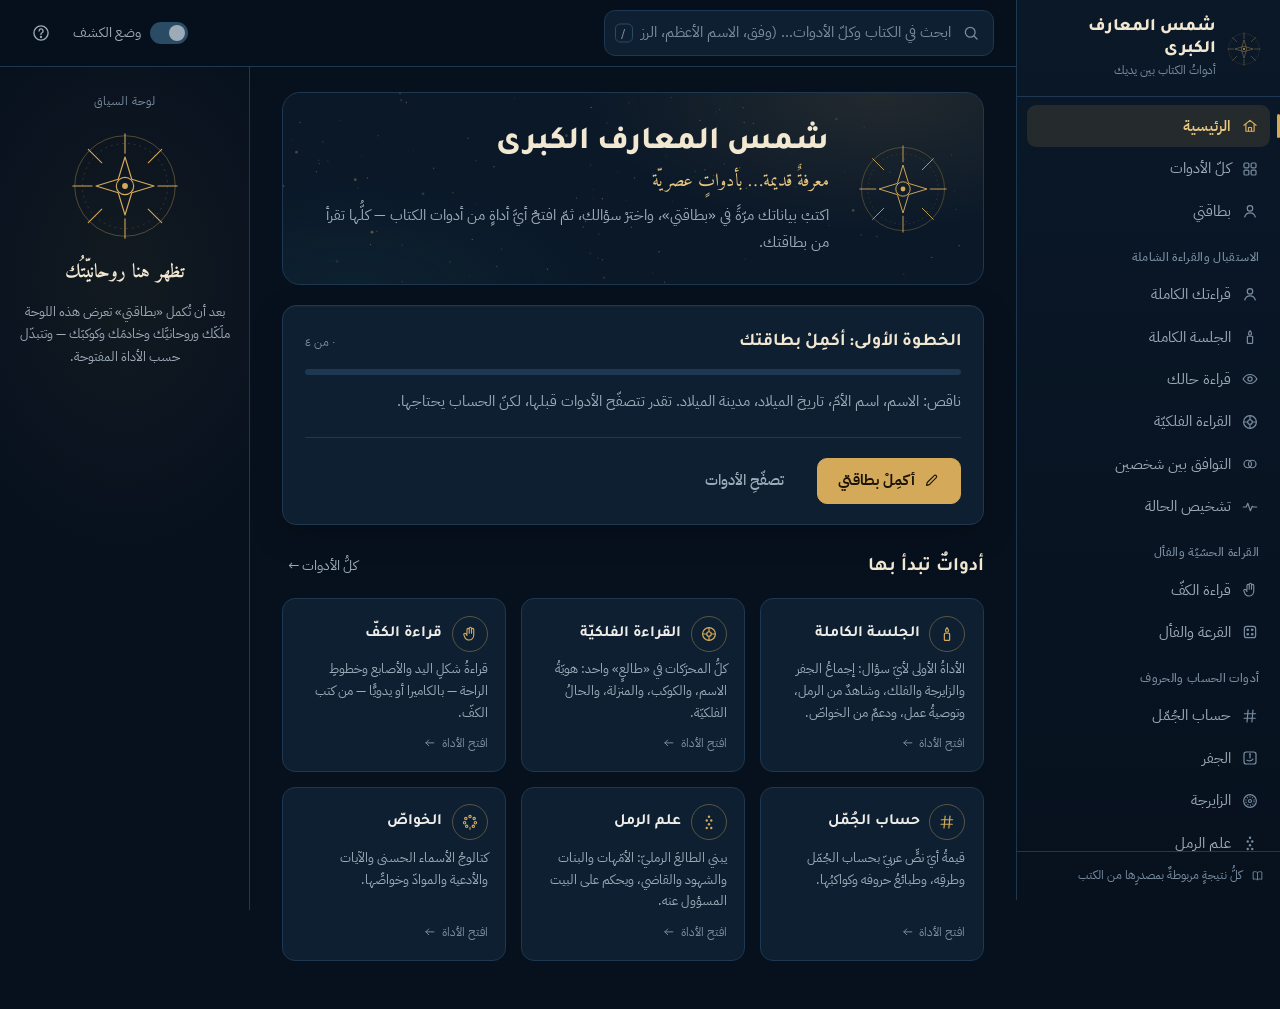
==== commit ed9173d5: "hal: women's reading (Abu Ma'shar mawalid al-nisa' + Kashf al-Maktum women) New 'الجنس' field on the" ====
--- a/web/index.html
+++ b/web/index.html
@@ -54,6 +54,7 @@
               <div class="fields">
                 <div class="f"><label for="ctx-name">الاسم <span class="req">مطلوب</span></label><input id="ctx-name" class="in-x" placeholder="اكتب اسمك" dir="auto"></div>
                 <div class="f"><label for="ctx-mother">اسم الأمّ <span class="req">مطلوب</span></label><input id="ctx-mother" class="in-x" placeholder="اسم أمّك" dir="auto"></div>
+                <div class="f"><label for="ctx-sex">الجنس</label><select id="ctx-sex" class="in-x"><option value="m">ذكر</option><option value="f">أنثى</option></select></div>
               </div>
             </fieldset>
             <fieldset class="fs"><legend><span class="n">٢</span>السؤال / الحاجة</legend>
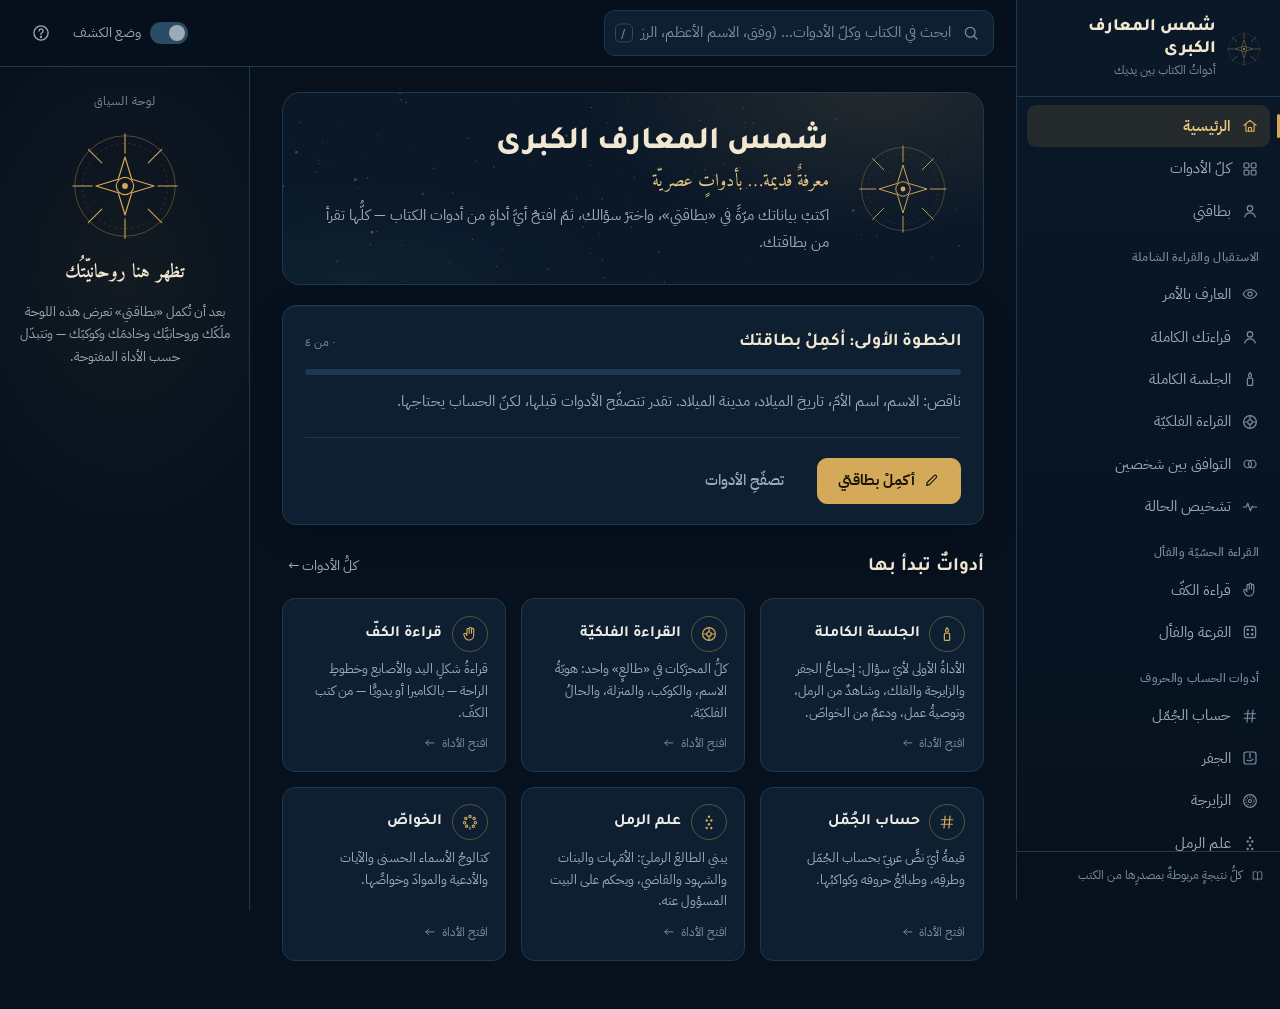
==== commit cf1306cf: "Card: optional residence city; Arif solar revolutions use it (Lilly: cast for where the native is), " ====
--- a/web/index.html
+++ b/web/index.html
@@ -83,6 +83,9 @@
                 <div class="f full"><label for="ctx-city">مدينة الميلاد <span class="req">مطلوب</span></label>
                   <select id="ctx-city" class="in-x"><option value="">— اختر مدينة —</option></select>
                   <span class="fld-note">مدينتك غير موجودة؟ اختر أقرب مدينةٍ كبيرة، أو أدخِل الإحداثيّات تحت.</span></div>
+                <div class="f full"><label for="ctx-res-city">مدينة السكن <span class="gloss">(اختياري — إن كانت غيرَ مدينة الميلاد)</span></label>
+                  <select id="ctx-res-city" class="in-x"><option value="">— نفسُ مدينة الميلاد —</option></select>
+                  <span class="fld-note">تُستعمَلُ لتحويلِ سنة المولد في «العارف بالأمر»: الكتبُ تحسبُه على المكان الذي تسكنُه.</span></div>
               </div>
               <details class="coords-adv">
                 <summary><svg aria-hidden="true"><use href="#i-pin"/></svg>مدينتي غير موجودة — إحداثيّاتٌ يدويّة <span class="op">(اختياريّ)</span><svg class="chev" aria-hidden="true"><use href="#i-chev"/></svg></summary>
--- a/web/style.css
+++ b/web/style.css
@@ -425,3 +425,40 @@
   .app{display:block} body{background:#fff;color:#000}
 }
 .app.searching .topbar{backdrop-filter:none;-webkit-backdrop-filter:none}
+
+/* التبسيط: أسماءُ الكتب ومن اتّفق ومن خالف — في «وضع الكشف» فقط */
+body:not(.reveal-on) .src{display:none !important}
+.reveal-hint{display:none}
+
+/* العارف بالأمر */
+.arif-pills{display:flex;gap:.45rem;flex-wrap:wrap;margin:.1rem 0 .6rem}
+.arif-pill{font-size:.78rem;border-radius:999px;padding:.1rem .65rem;border:1px solid var(--line-2);color:var(--muted);white-space:nowrap}
+.arif-pill.saad{color:var(--ok);border-color:rgba(69,180,140,.5);background:var(--ok-soft)}
+.arif-pill.nahs{color:var(--bad);border-color:rgba(229,101,93,.5);background:var(--bad-soft)}
+.arif-pill.gold{color:var(--gold-hi);border-color:var(--gold-line);background:var(--gold-soft)}
+.arif-areas{display:grid;grid-template-columns:repeat(auto-fill,minmax(230px,1fr));gap:10px;margin:.9rem 0 .3rem}
+.arif-area{background:var(--panel);border:1px solid var(--line);border-radius:12px;padding:10px 12px;display:grid;gap:.25rem;align-content:start;min-width:0}
+.arif-area .ah{display:flex;justify-content:space-between;gap:.5rem;align-items:center;flex-wrap:wrap}
+.arif-area .ah b{font-family:var(--font-head)}
+.arif-area small,.arif-insight small,.arif-turn small{display:block;color:var(--faint);font-size:.74rem}
+.arif-insight{border-inline-start:2px solid var(--gold);padding-inline-start:.7rem;margin:.6rem 0 0}
+.arif-tabs{display:flex;gap:.4rem;flex-wrap:wrap;margin-bottom:.5rem}
+.arif-tab{background:var(--panel-2);border:1px solid var(--line-2);color:var(--muted);border-radius:999px;padding:.2rem .9rem;cursor:pointer;font-size:.88rem}
+.arif-tab[aria-selected="true"]{color:var(--accent-ink);background:var(--gold);border-color:var(--gold);font-weight:600}
+.arif-legend{display:flex;gap:.9rem;font-size:.78rem;color:var(--muted);flex-wrap:wrap;margin-bottom:.4rem}
+.arif-legend i{display:inline-block;width:10px;height:10px;border-radius:3px;margin-inline-end:.3rem;vertical-align:-1px}
+.arif-years{display:grid;gap:12px}
+.arif-yr{display:grid;grid-template-columns:5.6rem minmax(0,1fr);gap:10px;align-items:center;border-top:1px solid var(--line);padding-top:10px}
+.arif-yr .y{white-space:nowrap;font-family:var(--f-display);font-size:2rem;color:var(--gold-hi);line-height:1}
+.arif-chart{overflow-x:auto}
+.arif-chart svg{display:block;width:100%;min-width:540px;height:auto;font-family:var(--font-body)}
+.arif-bar{cursor:pointer}.arif-bar.past{opacity:.5}.arif-bar:hover{opacity:.9}
+@media (max-width:560px){.arif-yr{grid-template-columns:1fr}}
+.arif-lvl{font-family:var(--f-display);font-size:1.7rem;line-height:1.3}
+.arif-did{display:flex;gap:.4rem;align-items:center;flex-wrap:wrap;margin-top:.5rem}
+.arif-did [aria-pressed="true"]{border-color:var(--gold);color:var(--ink)}
+.arif-turns{display:grid;grid-template-columns:repeat(auto-fill,minmax(220px,1fr));gap:10px;margin-bottom:1rem}
+.arif-turn{background:var(--panel-2);border:1px solid var(--line);border-radius:12px;padding:10px 12px}
+.arif-turn .when{font-family:var(--font-head);color:var(--gold-hi)}
+.arif-big{font-family:var(--f-display);font-size:1.4rem;color:var(--gold-hi);margin-top:.6rem}
+.arif-learn{display:flex;justify-content:space-between;gap:.8rem;flex-wrap:wrap;align-items:center;font-size:.82rem;color:var(--faint);margin-top:.8rem}
